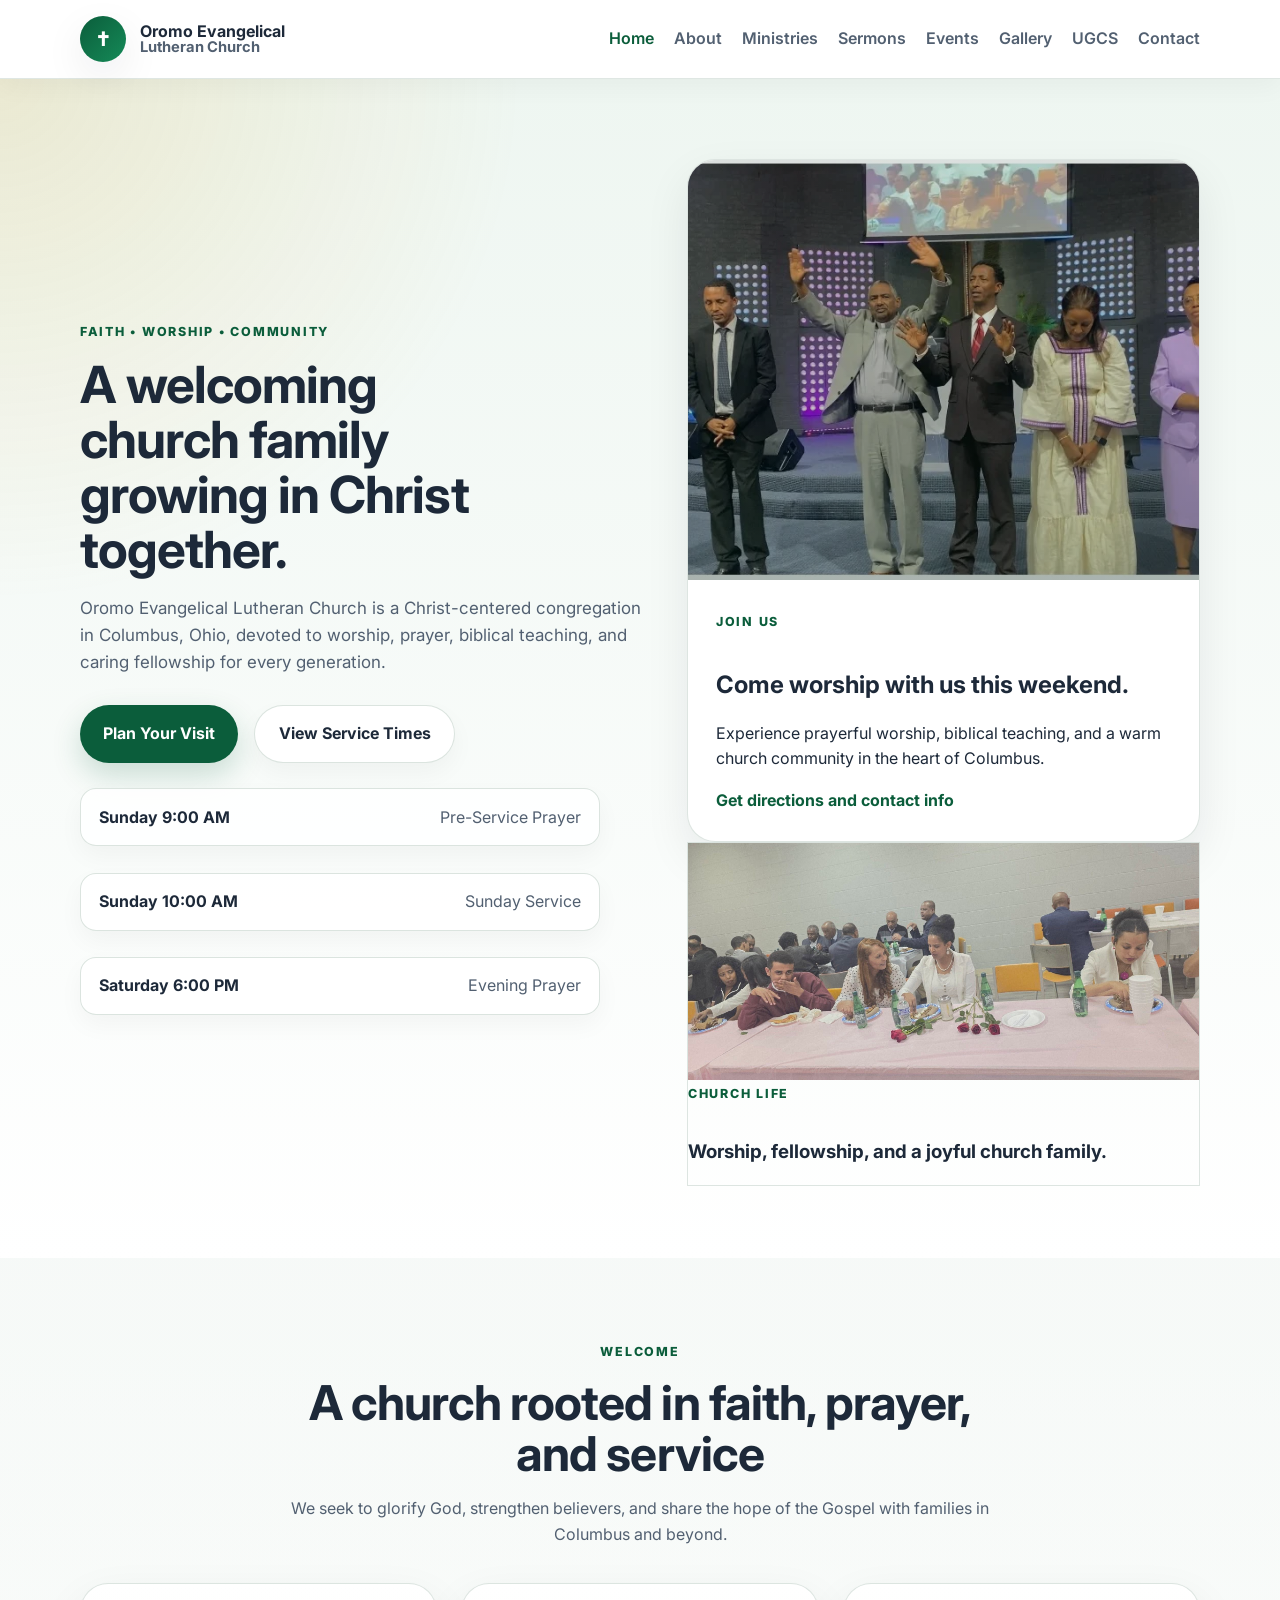
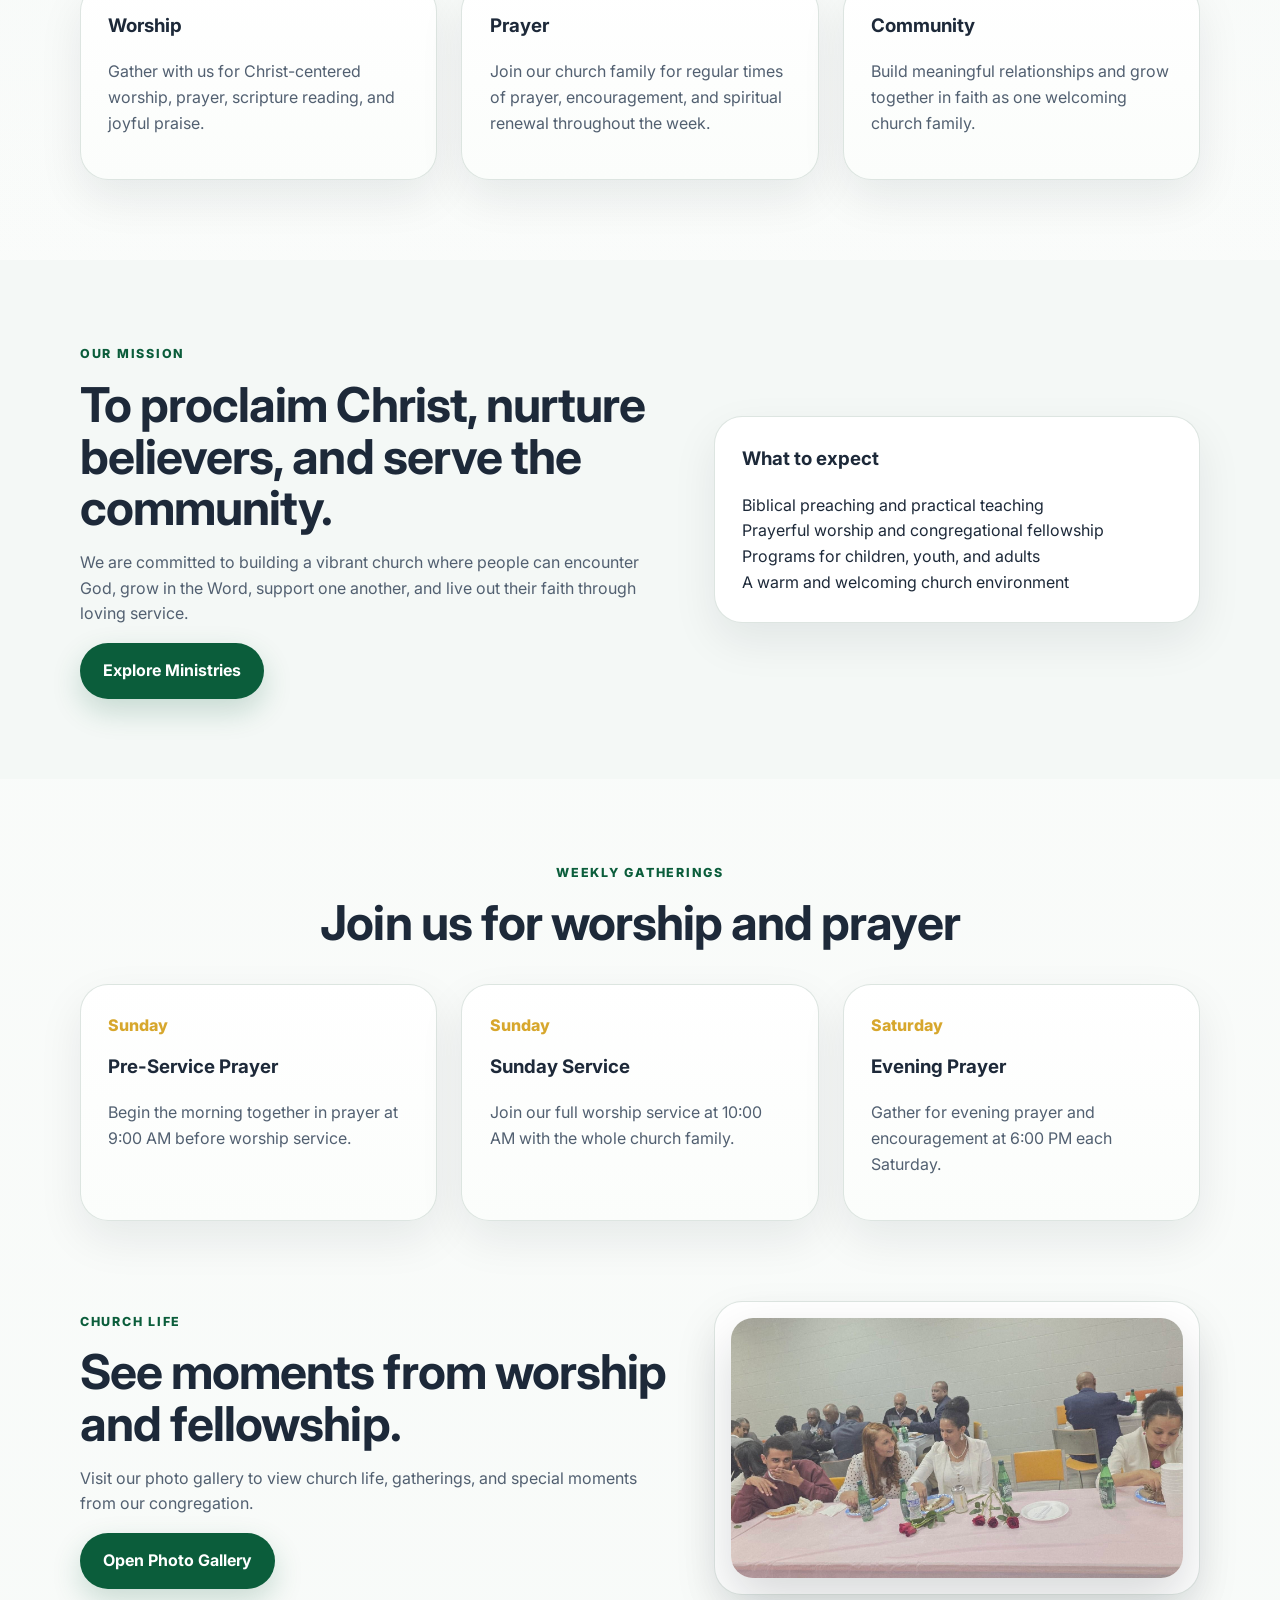
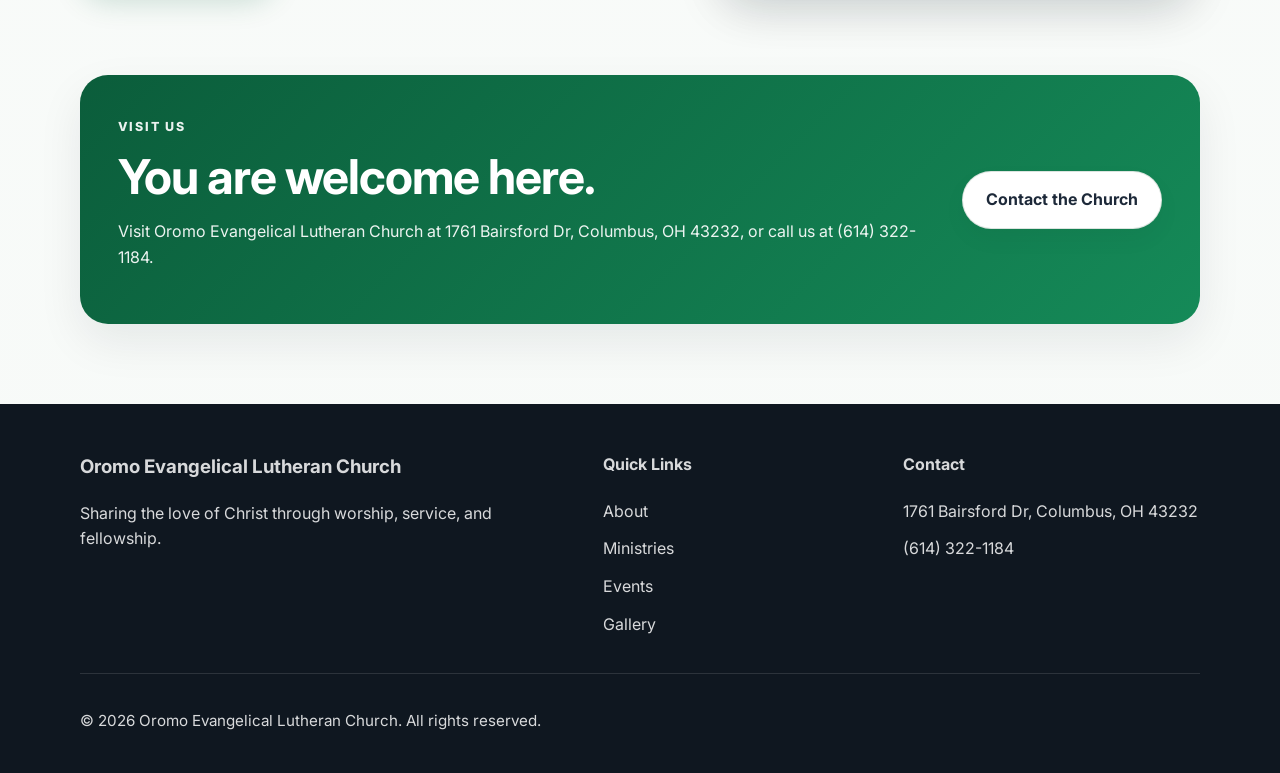
==== index.html @ e24342af "Enhance homepage hero imagery and visual emphasis" ====
<!DOCTYPE html>
<html lang="en">
  <head>
    <meta charset="UTF-8" />
    <meta name="viewport" content="width=device-width, initial-scale=1.0" />
    <title>Oromo Evangelical Lutheran Church | Home</title>
    <meta
      name="description"
      content="Welcome to Oromo Evangelical Lutheran Church in Columbus, Ohio. Join us for worship, prayer, ministries, and fellowship for the whole family."
    />
    <link rel="preconnect" href="https://fonts.googleapis.com" />
    <link rel="preconnect" href="https://fonts.gstatic.com" crossorigin />
    <link
      href="https://fonts.googleapis.com/css2?family=Inter:wght@400;500;600;700;800&display=swap"
      rel="stylesheet"
    />
    <link rel="stylesheet" href="assets/css/styles.css" />
  </head>
  <body>
    <header class="site-header">
      <div class="container header-inner">
        <a class="brand" href="index.html">
          <span class="brand-mark">✝</span>
          <span class="brand-text">
            <strong>Oromo Evangelical</strong>
            <span>Lutheran Church</span>
          </span>
        </a>

        <button class="nav-toggle" aria-label="Toggle navigation" aria-expanded="false">
          <span></span>
          <span></span>
          <span></span>
        </button>

        <nav class="site-nav">
          <a class="active" href="index.html">Home</a>
          <a href="about.html">About</a>
          <a href="ministries.html">Ministries</a>
          <a href="sermons.html">Sermons</a>
          <a href="events.html">Events</a>
          <a href="gallery.html">Gallery</a>
          <a href="ugcs.html">UGCS</a>
          <a href="contact.html">Contact</a>
        </nav>
      </div>
    </header>

    <main>
      <section class="hero hero-refined">
        <div class="container hero-grid hero-grid-enhanced">
          <div class="hero-copy">
            <span class="eyebrow">Faith • Worship • Community</span>
            <h1>A welcoming church family growing in Christ together.</h1>
            <p class="hero-lead">
              Oromo Evangelical Lutheran Church is a Christ-centered congregation in Columbus, Ohio,
              devoted to worship, prayer, biblical teaching, and caring fellowship for every
              generation.
            </p>
            <div class="hero-actions">
              <a class="btn btn-primary" href="contact.html">Plan Your Visit</a>
              <a class="btn btn-secondary" href="events.html">View Service Times</a>
            </div>
            <ul class="service-times service-times-highlight">
              <li><strong>Sunday 9:00 AM</strong><span>Pre-Service Prayer</span></li>
              <li><strong>Sunday 10:00 AM</strong><span>Sunday Service</span></li>
              <li><strong>Saturday 6:00 PM</strong><span>Evening Prayer</span></li>
            </ul>
          </div>
          <div class="hero-visual-stack">
            <div class="hero-card hero-card-elevated hero-card-bold">
              <div class="hero-card-image hero-card-image-bold"></div>
              <div class="hero-card-content hero-card-content-overlay">
                <span class="eyebrow">Join Us</span>
                <h2>Come worship with us this weekend.</h2>
                <p>
                  Experience prayerful worship, biblical teaching, and a warm church community in the
                  heart of Columbus.
                </p>
                <a href="contact.html" class="text-link text-link-light">Get directions and contact info</a>
              </div>
            </div>
            <div class="hero-secondary-card image-card secondary-hero-card">
              <img src="chlife1.jpg" alt="Church members worshipping together" class="secondary-hero-image" />
              <div class="secondary-hero-overlay">
                <span class="eyebrow">Church Life</span>
                <h3>Worship, fellowship, and a joyful church family.</h3>
              </div>
            </div>
          </div>
        </div>
      </section>

      <section class="section section-soft">
        <div class="container">
          <div class="section-heading centered-heading">
            <span class="eyebrow">Welcome</span>
            <h2>A church rooted in faith, prayer, and service</h2>
            <p>
              We seek to glorify God, strengthen believers, and share the hope of the Gospel with
              families in Columbus and beyond.
            </p>
          </div>

          <div class="cards three-up feature-grid">
            <article class="card feature-card">
              <h3>Worship</h3>
              <p>
                Gather with us for Christ-centered worship, prayer, scripture reading, and joyful
                praise.
              </p>
            </article>
            <article class="card feature-card">
              <h3>Prayer</h3>
              <p>
                Join our church family for regular times of prayer, encouragement, and spiritual
                renewal throughout the week.
              </p>
            </article>
            <article class="card feature-card">
              <h3>Community</h3>
              <p>
                Build meaningful relationships and grow together in faith as one welcoming church
                family.
              </p>
            </article>
          </div>
        </div>
      </section>

      <section class="section section-alt">
        <div class="container split-section refined-split">
          <div>
            <span class="eyebrow">Our Mission</span>
            <h2>To proclaim Christ, nurture believers, and serve the community.</h2>
            <p>
              We are committed to building a vibrant church where people can encounter God, grow in
              the Word, support one another, and live out their faith through loving service.
            </p>
            <a class="btn btn-primary" href="ministries.html">Explore Ministries</a>
          </div>
          <div class="info-panel polished-panel">
            <h3>What to expect</h3>
            <ul>
              <li>Biblical preaching and practical teaching</li>
              <li>Prayerful worship and congregational fellowship</li>
              <li>Programs for children, youth, and adults</li>
              <li>A warm and welcoming church environment</li>
            </ul>
          </div>
        </div>
      </section>

      <section class="section">
        <div class="container">
          <div class="section-heading centered-heading">
            <span class="eyebrow">Weekly Gatherings</span>
            <h2>Join us for worship and prayer</h2>
          </div>
          <div class="cards three-up">
            <article class="card event-card polished-card">
              <span class="event-date">Sunday</span>
              <h3>Pre-Service Prayer</h3>
              <p>Begin the morning together in prayer at 9:00 AM before worship service.</p>
            </article>
            <article class="card event-card polished-card">
              <span class="event-date">Sunday</span>
              <h3>Sunday Service</h3>
              <p>Join our full worship service at 10:00 AM with the whole church family.</p>
            </article>
            <article class="card event-card polished-card">
              <span class="event-date">Saturday</span>
              <h3>Evening Prayer</h3>
              <p>Gather for evening prayer and encouragement at 6:00 PM each Saturday.</p>
            </article>
          </div>
        </div>
      </section>

      <section class="section gallery-preview-section">
        <div class="container split-section refined-split">
          <div>
            <span class="eyebrow">Church Life</span>
            <h2>See moments from worship and fellowship.</h2>
            <p>
              Visit our photo gallery to view church life, gatherings, and special moments from our
              congregation.
            </p>
            <a class="btn btn-primary" href="gallery.html">Open Photo Gallery</a>
          </div>
          <div class="gallery-preview-card image-card">
            <img src="chlife1.jpg" alt="Church life preview" class="gallery-preview-image" />
          </div>
        </div>
      </section>

      <section class="section cta-section">
        <div class="container cta-box">
          <div>
            <span class="eyebrow">Visit Us</span>
            <h2>You are welcome here.</h2>
            <p>
              Visit Oromo Evangelical Lutheran Church at 1761 Bairsford Dr, Columbus, OH 43232, or
              call us at (614) 322-1184.
            </p>
          </div>
          <a class="btn btn-light" href="contact.html">Contact the Church</a>
        </div>
      </section>
    </main>

    <footer class="site-footer">
      <div class="container footer-grid">
        <div>
          <h3>Oromo Evangelical Lutheran Church</h3>
          <p>Sharing the love of Christ through worship, service, and fellowship.</p>
        </div>
        <div>
          <h4>Quick Links</h4>
          <ul>
            <li><a href="about.html">About</a></li>
            <li><a href="ministries.html">Ministries</a></li>
            <li><a href="events.html">Events</a></li>
            <li><a href="gallery.html">Gallery</a></li>
          </ul>
        </div>
        <div>
          <h4>Contact</h4>
          <ul>
            <li>1761 Bairsford Dr, Columbus, OH 43232</li>
            <li>(614) 322-1184</li>
          </ul>
        </div>
      </div>
      <div class="container footer-bottom">
        <p>© 2026 Oromo Evangelical Lutheran Church. All rights reserved.</p>
      </div>
    </footer>

    <script src="assets/js/main.js"></script>
  </body>
</html>
---- assets/css/styles.css ----
:root {
  --color-primary: #0b5d3b;
  --color-primary-dark: #08482d;
  --color-secondary: #d7a72d;
  --color-text: #1d2939;
  --color-muted: #526071;
  --color-surface: #ffffff;
  --color-surface-alt: #f4f8f6;
  --color-border: #d8e1dc;
  --color-footer: #0f1720;
  --color-shadow: rgba(15, 23, 32, 0.08);
  --color-shadow-strong: rgba(15, 23, 32, 0.16);
  --shadow-soft: 0 14px 40px var(--color-shadow);
  --shadow-card: 0 18px 45px var(--color-shadow);
  --shadow-image: 0 22px 50px var(--color-shadow-strong);
  --radius-xl: 28px;
  --radius-lg: 22px;
  --radius-md: 16px;
  --radius-sm: 12px;
  --container: 1120px;
}

* {
  box-sizing: border-box;
}

html {
  scroll-behavior: smooth;
}

body {
  margin: 0;
  font-family: 'Inter', sans-serif;
  color: var(--color-text);
  background: linear-gradient(180deg, #fcfdfc 0%, #f7faf8 100%);
  line-height: 1.6;
  -webkit-font-smoothing: antialiased;
}

a {
  color: inherit;
  text-decoration: none;
}

img {
  max-width: 100%;
  display: block;
}

iframe {
  border: 0;
  width: 100%;
}

.container {
  width: min(100% - 2rem, var(--container));
  margin: 0 auto;
}

.site-header {
  position: sticky;
  top: 0;
  z-index: 20;
  background: rgba(255, 255, 255, 0.94);
  backdrop-filter: blur(14px);
  border-bottom: 1px solid rgba(216, 225, 220, 0.8);
  box-shadow: 0 8px 24px rgba(15, 23, 32, 0.04);
}

.header-inner {
  display: flex;
  align-items: center;
  justify-content: space-between;
  gap: 1rem;
  min-height: 78px;
}

.brand {
  display: inline-flex;
  align-items: center;
  gap: 0.85rem;
  font-weight: 700;
}

.brand-mark {
  width: 46px;
  height: 46px;
  border-radius: 50%;
  background: linear-gradient(135deg, var(--color-primary), #158a58);
  color: #fff;
  display: grid;
  place-items: center;
  font-size: 1.2rem;
  box-shadow: var(--shadow-soft);
}

.brand-text {
  display: flex;
  flex-direction: column;
  line-height: 1.05;
}

.brand-text strong {
  font-size: 1rem;
}

.brand-text span {
  color: var(--color-muted);
  font-size: 0.92rem;
}

.site-nav {
  display: flex;
  gap: 1.25rem;
  align-items: center;
}

.site-nav a {
  font-weight: 600;
  color: var(--color-muted);
  transition: color 0.2s ease;
}

.site-nav a:hover,
.site-nav a.active {
  color: var(--color-primary);
}

.nav-toggle {
  display: none;
  border: 0;
  background: transparent;
  padding: 0;
  cursor: pointer;
}

.nav-toggle span {
  display: block;
  width: 24px;
  height: 2px;
  background: var(--color-text);
  margin: 5px 0;
  transition: 0.25s ease;
}

.hero,
.page-hero {
  background:
    radial-gradient(circle at top left, rgba(215, 167, 45, 0.16), transparent 30%),
    linear-gradient(180deg, #eef6f1 0%, #ffffff 100%);
}

.hero {
  padding: 5rem 0 4.5rem;
}

.hero-refined {
  position: relative;
}

.page-hero {
  padding: 4.75rem 0 2.5rem;
}

.hero-grid,
.split-section,
.footer-grid {
  display: grid;
  gap: 2.5rem;
}

.hero-grid {
  grid-template-columns: minmax(0, 1.05fr) minmax(320px, 0.95fr);
  align-items: center;
}

.hero-copy h1,
.page-hero h1,
.section-heading h2,
.split-section h2,
.cta-box h2 {
  line-height: 1.08;
  margin: 0 0 1rem;
  letter-spacing: -0.02em;
}

.hero-copy h1 {
  font-size: clamp(2.1rem, 4vw, 3.3rem);
  max-width: 13ch;
}

.hero-lead {
  font-size: 1.06rem;
  max-width: 58ch;
}

.page-hero h1,
.section-heading h2,
.split-section h2,
.cta-box h2 {
  font-size: clamp(2rem, 4vw, 3rem);
}

.hero-copy p,
.page-hero p,
.section-heading p,
.card p,
.split-section p,
.cta-box p,
.info-panel p,
.gallery-item figcaption {
  color: var(--color-muted);
}

.hero-copy p {
  max-width: 56ch;
}

.eyebrow {
  display: inline-block;
  margin-bottom: 0.9rem;
  text-transform: uppercase;
  letter-spacing: 0.14em;
  font-size: 0.78rem;
  font-weight: 800;
  color: var(--color-primary);
}

.centered-heading {
  text-align: center;
  max-width: 760px;
  margin: 0 auto;
}

.hero-actions {
  display: flex;
  flex-wrap: wrap;
  gap: 1rem;
  margin: 1.8rem 0 1.6rem;
}

.btn {
  display: inline-flex;
  align-items: center;
  justify-content: center;
  border-radius: 999px;
  padding: 0.95rem 1.45rem;
  font-weight: 700;
  transition: transform 0.2s ease, box-shadow 0.2s ease, background 0.2s ease;
}

.btn:hover {
  transform: translateY(-2px);
}

.btn-primary {
  background: var(--color-primary);
  color: #fff;
  box-shadow: 0 12px 30px rgba(11, 93, 59, 0.2);
}

.btn-primary:hover {
  background: var(--color-primary-dark);
}

.btn-secondary,
.btn-light {
  background: #fff;
  color: var(--color-text);
  border: 1px solid rgba(216, 225, 220, 0.9);
  box-shadow: 0 10px 24px rgba(15, 23, 32, 0.04);
}

.btn-light {
  white-space: nowrap;
}

.service-times,
.info-panel ul,
.contact-list,
.site-footer ul {
  list-style: none;
  padding: 0;
  margin: 0;
}

.service-times li,
.contact-list li,
.site-footer li {
  margin-bottom: 0.75rem;
}

.service-times-highlight {
  display: grid;
  gap: 0.9rem;
  max-width: 520px;
}

.service-times-highlight li {
  display: flex;
  align-items: center;
  justify-content: space-between;
  gap: 1rem;
  padding: 0.95rem 1.15rem;
  border-radius: var(--radius-md);
  background: rgba(255, 255, 255, 0.86);
  border: 1px solid rgba(216, 225, 220, 0.9);
  box-shadow: 0 10px 24px rgba(15, 23, 32, 0.04);
}

.service-times-highlight span {
  color: var(--color-muted);
  text-align: right;
}

.hero-card,
.card,
.info-panel,
.cta-box,
.gallery-preview-card,
.gallery-featured {
  background: var(--color-surface);
  border-radius: var(--radius-xl);
  box-shadow: var(--shadow-card);
}

.hero-card,
.polished-card,
.polished-panel,
.image-card,
.gallery-item,
.gallery-featured {
  border: 1px solid rgba(216, 225, 220, 0.85);
}

.hero-card {
  overflow: hidden;
}

.hero-card-image {
  min-height: 420px;
  background:
    linear-gradient(rgba(6, 34, 22, 0.14), rgba(6, 34, 22, 0.34)),
    url('../../home.webp') center/cover;
}

.hero-card-content {
  padding: 1.75rem;
}

.hero-card-content h2 {
  margin-bottom: 0.75rem;
}

.text-link {
  color: var(--color-primary);
  font-weight: 700;
}

.section {
  padding: 5rem 0;
}

.section-soft {
  background: linear-gradient(180deg, rgba(244, 248, 246, 0.7), rgba(255, 255, 255, 0));
}

.section-alt {
  background: var(--color-surface-alt);
}

.section-heading {
  max-width: 700px;
  margin-bottom: 2.2rem;
}

.cards {
  display: grid;
  gap: 1.5rem;
}

.cards.three-up {
  grid-template-columns: repeat(3, minmax(0, 1fr));
}

.cards.two-up {
  grid-template-columns: repeat(2, minmax(0, 1fr));
}

.card,
.info-panel {
  padding: 1.7rem;
  border: 1px solid rgba(216, 225, 220, 0.85);
}

.card {
  transition: transform 0.2s ease, box-shadow 0.2s ease, border-color 0.2s ease;
}

.card:hover {
  transform: translateY(-3px);
  box-shadow: 0 18px 30px rgba(15, 23, 32, 0.1);
  border-color: rgba(11, 93, 59, 0.25);
}

.card h3,
.info-panel h3,
.site-footer h3,
.site-footer h4,
.gallery-item figcaption {
  margin-top: 0;
}

.feature-card,
.polished-card {
  background: linear-gradient(180deg, #ffffff 0%, #fbfdfb 100%);
}

.refined-split {
  grid-template-columns: minmax(0, 1fr) minmax(280px, 0.92fr);
  align-items: center;
}

.split-section {
  grid-template-columns: 1.1fr 0.9fr;
  align-items: center;
}

.event-date,
.sermon-tag {
  display: inline-block;
  margin-bottom: 0.85rem;
  font-weight: 800;
  color: var(--color-secondary);
}

.sermon-tag {
  padding: 0.38rem 0.75rem;
  border-radius: 999px;
  background: rgba(215, 167, 45, 0.14);
}

.sermon-card h3 {
  margin-bottom: 0.6rem;
}

.contact-panel,
.map-panel {
  min-height: 100%;
}

.map-embed-wrapper {
  margin-top: 1.25rem;
  overflow: hidden;
  border-radius: var(--radius-lg);
  box-shadow: var(--shadow-soft);
}

.map-embed-wrapper iframe {
  display: block;
  min-height: 320px;
}

.ministry-grid .card {
  min-height: 100%;
}

.ministry-card {
  display: flex;
  flex-direction: column;
  gap: 1rem;
  overflow: hidden;
}

.ministry-card-featured {
  padding: 1.1rem;
}

.ministry-image,
.gallery-preview-image {
  width: 100%;
  height: 260px;
  object-fit: cover;
  border-radius: var(--radius-lg);
  box-shadow: var(--shadow-image);
}

.gallery-preview-section {
  padding-top: 0;
}

.gallery-preview-card {
  padding: 1rem;
}

.gallery-showcase {
  display: grid;
  gap: 1.75rem;
}

.gallery-featured {
  padding: 1rem;
}

.gallery-featured img {
  width: 100%;
  height: min(68vw, 520px);
  object-fit: cover;
  border-radius: var(--radius-lg);
  box-shadow: var(--shadow-image);
}

.gallery-thumbnails {
  grid-template-columns: repeat(3, minmax(0, 1fr));
}

.cta-section {
  padding-top: 0;
}

.cta-box {
  background: linear-gradient(135deg, var(--color-primary), #158a58);
  color: #fff;
  padding: 2.35rem;
  display: flex;
  align-items: center;
  justify-content: space-between;
  gap: 1.5rem;
}

.cta-box .eyebrow,
.cta-box p {
  color: rgba(255, 255, 255, 0.92);
}

.site-footer {
  background: var(--color-footer);
  color: rgba(255, 255, 255, 0.84);
  padding: 3rem 0 1.5rem;
}

.footer-grid {
  grid-template-columns: 1.3fr 0.7fr 0.8fr;
  padding-bottom: 1.5rem;
}

.site-footer a {
  color: rgba(255, 255, 255, 0.84);
}

.footer-bottom {
  padding-top: 1.25rem;
  border-top: 1px solid rgba(255, 255, 255, 0.12);
  font-size: 0.95rem;
}

.gallery-section {
  padding-top: 0;
}

.gallery-grid {
  display: grid;
  grid-template-columns: repeat(3, minmax(0, 1fr));
  gap: 1.5rem;
}

.gallery-item {
  margin: 0;
  overflow: hidden;
  border-radius: var(--radius-lg);
  background: #fff;
  box-shadow: var(--shadow-card);
  cursor: pointer;
  transition: transform 0.2s ease, box-shadow 0.2s ease;
}

.gallery-item:hover,
.gallery-item-active {
  transform: translateY(-4px);
  box-shadow: var(--shadow-image);
}

.gallery-grid img {
  width: 100%;
  height: 220px;
  object-fit: cover;
  transition: transform 0.3s ease;
}

.gallery-item figcaption {
  padding: 0.9rem 1rem 1rem;
  font-weight: 600;
}

.gallery-item:hover img {
  transform: scale(1.03);
}

.gallery-item img {
  transition: transform 0.35s ease;
}

.gallery-item:hover img {
  transform: scale(1.03);
}

.gallery-item figcaption {
  padding: 0.8rem 0.95rem;
  font-size: 0.9rem;
  color: var(--color-muted);
  border-top: 1px solid rgba(216, 225, 220, 0.9);
  background: #fff;
}

@media (max-width: 900px) {
  .hero-grid,
  .split-section,
  .footer-grid,
  .cards.three-up,
  .cards.two-up,
  .cta-box,
  .gallery-grid,
  .refined-split,
  .gallery-thumbnails {
    grid-template-columns: 1fr;
  }

  .hero {
    padding-top: 4.25rem;
  }

  .service-times-highlight li {
    flex-direction: column;
    align-items: flex-start;
  }

  .service-times-highlight span {
    text-align: left;
  }

  .cta-box {
    align-items: flex-start;
  }

  .nav-toggle {
    display: block;
  }

  .site-nav {
    position: absolute;
    top: 78px;
    right: 1rem;
    left: 1rem;
    display: none;
    flex-direction: column;
    align-items: flex-start;
    gap: 1rem;
    padding: 1rem;
    background: #fff;
    border: 1px solid var(--color-border);
    border-radius: var(--radius-md);
    box-shadow: var(--shadow-soft);
  }

  .site-nav.open {
    display: flex;
  }

  .gallery-featured img {
    height: 320px;
  }
}
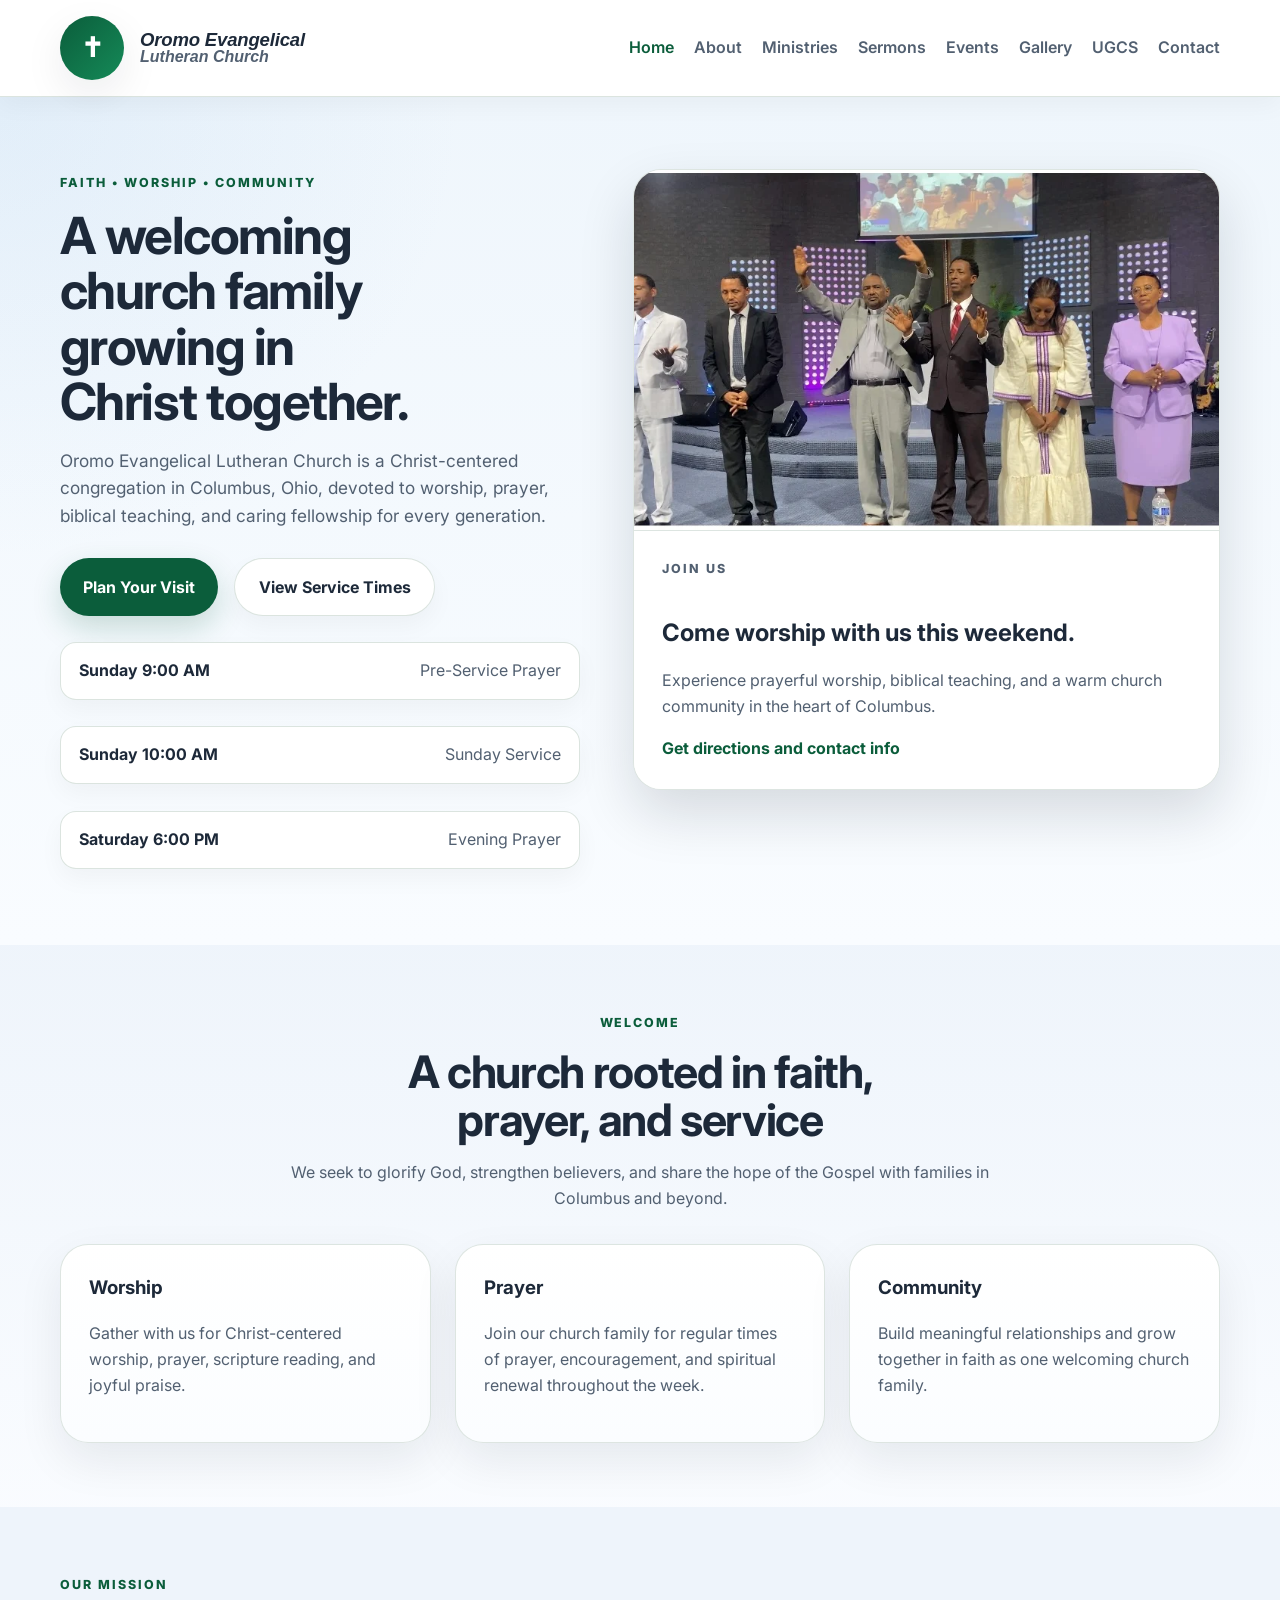
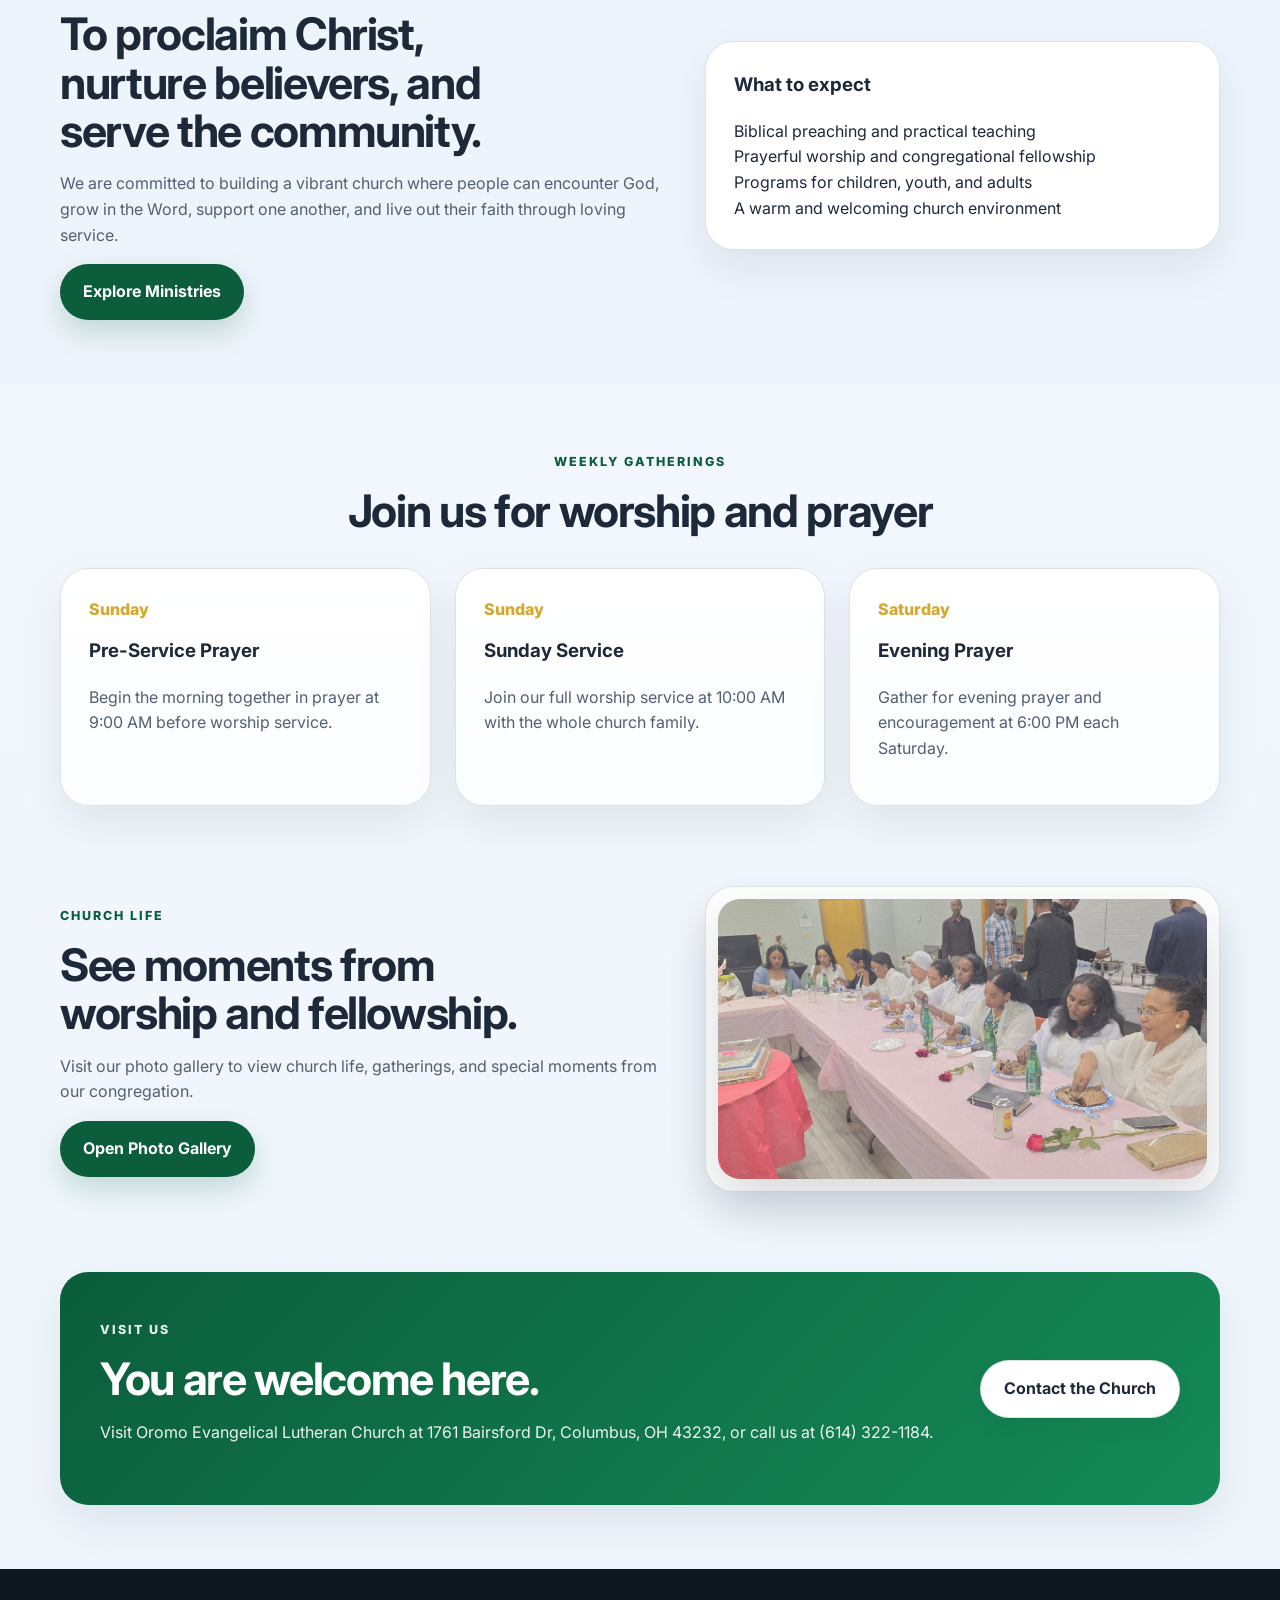
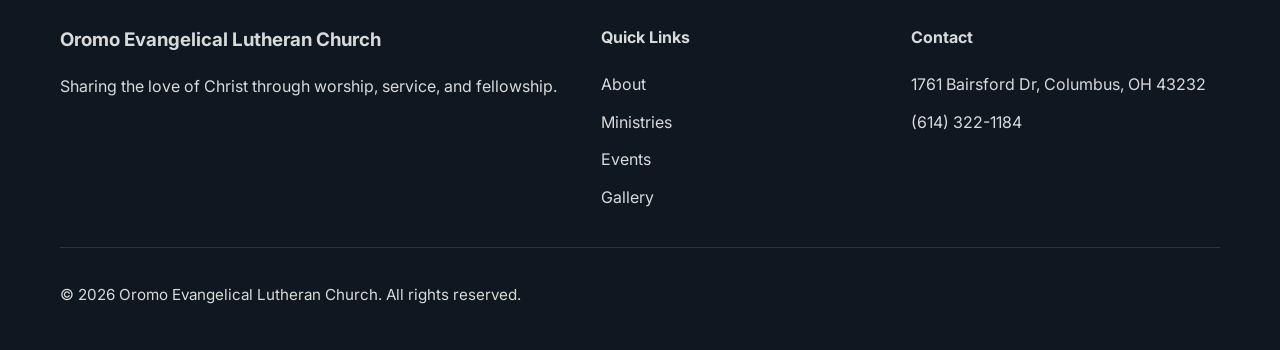
==== commit dec2aa30: "Remove duplicate Church Life image card and improve layout spacing for professional appearance" ====
--- a/index.html
+++ b/index.html
@@ -80,13 +80,6 @@
                 <a href="contact.html" class="text-link text-link-light">Get directions and contact info</a>
               </div>
             </div>
-            <div class="hero-secondary-card image-card secondary-hero-card">
-              <img src="chlife1.jpg" alt="Church members worshipping together" class="secondary-hero-image" />
-              <div class="secondary-hero-overlay">
-                <span class="eyebrow">Church Life</span>
-                <h3>Worship, fellowship, and a joyful church family.</h3>
-              </div>
-            </div>
           </div>
         </div>
       </section>
@@ -189,7 +182,7 @@
             <a class="btn btn-primary" href="gallery.html">Open Photo Gallery</a>
           </div>
           <div class="gallery-preview-card image-card">
-            <img src="chlife1.jpg" alt="Church life preview" class="gallery-preview-image" />
+            <img src="chlife2.jpg" alt="Church life preview" class="gallery-preview-image" />
           </div>
         </div>
       </section>
--- a/assets/css/styles.css
+++ b/assets/css/styles.css
@@ -5,7 +5,7 @@
   --color-text: #1d2939;
   --color-muted: #526071;
   --color-surface: #ffffff;
-  --color-surface-alt: #f4f8f6;
+  --color-surface-alt: #eef4fb;
   --color-border: #d8e1dc;
   --color-footer: #0f1720;
   --color-shadow: rgba(15, 23, 32, 0.08);
@@ -17,7 +17,7 @@
   --radius-lg: 22px;
   --radius-md: 16px;
   --radius-sm: 12px;
-  --container: 1120px;
+  --container: 1160px;
 }
 
 * {
@@ -32,7 +32,7 @@
   margin: 0;
   font-family: 'Inter', sans-serif;
   color: var(--color-text);
-  background: linear-gradient(180deg, #fcfdfc 0%, #f7faf8 100%);
+  background: linear-gradient(180deg, #f6fbff 0%, #eef5fb 100%);
   line-height: 1.6;
   -webkit-font-smoothing: antialiased;
 }
@@ -61,9 +61,8 @@
   position: sticky;
   top: 0;
   z-index: 20;
-  background: rgba(255, 255, 255, 0.94);
-  backdrop-filter: blur(14px);
-  border-bottom: 1px solid rgba(216, 225, 220, 0.8);
+  background: rgba(255, 255, 255, 0.98);
+  border-bottom: 1px solid rgba(216, 225, 220, 0.9);
   box-shadow: 0 8px 24px rgba(15, 23, 32, 0.04);
 }
 
@@ -71,42 +70,48 @@
   display: flex;
   align-items: center;
   justify-content: space-between;
-  gap: 1rem;
-  min-height: 78px;
+  gap: 1.5rem;
+  min-height: 96px;
 }
 
 .brand {
   display: inline-flex;
   align-items: center;
-  gap: 0.85rem;
+  gap: 1rem;
   font-weight: 700;
 }
 
 .brand-mark {
-  width: 46px;
-  height: 46px;
+  width: 64px;
+  height: 64px;
   border-radius: 50%;
   background: linear-gradient(135deg, var(--color-primary), #158a58);
   color: #fff;
   display: grid;
   place-items: center;
-  font-size: 1.2rem;
+  font-size: 1.7rem;
   box-shadow: var(--shadow-soft);
+  flex-shrink: 0;
 }
 
 .brand-text {
   display: flex;
   flex-direction: column;
-  line-height: 1.05;
+  line-height: 0.98;
 }
 
 .brand-text strong {
-  font-size: 1rem;
+  font-size: 1.16rem;
+  font-weight: 800;
+  font-style: italic;
+  letter-spacing: -0.01em;
 }
 
 .brand-text span {
   color: var(--color-muted);
-  font-size: 0.92rem;
+  font-size: 1rem;
+  font-weight: 700;
+  font-style: italic;
 }
 
 .site-nav {
@@ -146,12 +151,12 @@
 .hero,
 .page-hero {
   background:
-    radial-gradient(circle at top left, rgba(215, 167, 45, 0.16), transparent 30%),
-    linear-gradient(180deg, #eef6f1 0%, #ffffff 100%);
+    radial-gradient(circle at top left, rgba(164, 201, 236, 0.18), transparent 30%),
+    linear-gradient(180deg, #eff6fc 0%, #f9fcff 100%);
 }
 
 .hero {
-  padding: 5rem 0 4.5rem;
+  padding: 4.5rem 0 4rem;
 }
 
 .hero-refined {
@@ -159,7 +164,7 @@
 }
 
 .page-hero {
-  padding: 4.75rem 0 2.5rem;
+  padding: 4.5rem 0 3rem;
 }
 
 .hero-grid,
@@ -170,35 +175,53 @@
 }
 
 .hero-grid {
-  grid-template-columns: minmax(0, 1.05fr) minmax(320px, 0.95fr);
-  align-items: center;
+  grid-template-columns: minmax(0, 1fr) minmax(380px, 1.1fr);
+  align-items: start;
+}
+
+.hero-grid-enhanced {
+  align-items: stretch;
+}
+
+.hero-visual-stack {
+  display: grid;
+  gap: 1.35rem;
+  align-content: start;
+}
+
+.hero-copy {
+  padding-right: 0.5rem;
 }
 
 .hero-copy h1,
 .page-hero h1,
 .section-heading h2,
 .split-section h2,
-.cta-box h2 {
+.cta-box h2,
+.ugcs-intro-card h2 {
   line-height: 1.08;
   margin: 0 0 1rem;
-  letter-spacing: -0.02em;
+  letter-spacing: -0.03em;
 }
 
 .hero-copy h1 {
-  font-size: clamp(2.1rem, 4vw, 3.3rem);
-  max-width: 13ch;
+  font-size: clamp(2.2rem, 4vw, 3.5rem);
+  max-width: 12ch;
+  text-wrap: balance;
 }
 
 .hero-lead {
-  font-size: 1.06rem;
-  max-width: 58ch;
+  font-size: 1.08rem;
+  max-width: 54ch;
 }
 
 .page-hero h1,
 .section-heading h2,
 .split-section h2,
-.cta-box h2 {
-  font-size: clamp(2rem, 4vw, 3rem);
+.cta-box h2,
+.ugcs-intro-card h2 {
+  font-size: clamp(1.9rem, 3.8vw, 2.8rem);
+  text-wrap: balance;
 }
 
 .hero-copy p,
@@ -208,7 +231,10 @@
 .split-section p,
 .cta-box p,
 .info-panel p,
-.gallery-item figcaption {
+.gallery-item figcaption,
+.ugcs-text-flow p,
+.ugcs-intro-card p,
+.outreach-link-copy {
   color: var(--color-muted);
 }
 
@@ -218,9 +244,9 @@
 
 .eyebrow {
   display: inline-block;
-  margin-bottom: 0.9rem;
+  margin-bottom: 0.95rem;
   text-transform: uppercase;
-  letter-spacing: 0.14em;
+  letter-spacing: 0.16em;
   font-size: 0.78rem;
   font-weight: 800;
   color: var(--color-primary);
@@ -228,8 +254,20 @@
 
 .centered-heading {
   text-align: center;
-  max-width: 760px;
+  max-width: 820px;
   margin: 0 auto;
+}
+
+.page-hero .centered-heading h1 {
+  max-width: 16ch;
+  margin-left: auto;
+  margin-right: auto;
+}
+
+.page-hero .centered-heading p {
+  max-width: 60ch;
+  margin-left: auto;
+  margin-right: auto;
 }
 
 .hero-actions {
@@ -303,7 +341,7 @@
   gap: 1rem;
   padding: 0.95rem 1.15rem;
   border-radius: var(--radius-md);
-  background: rgba(255, 255, 255, 0.86);
+  background: rgba(255, 255, 255, 0.92);
   border: 1px solid rgba(216, 225, 220, 0.9);
   box-shadow: 0 10px 24px rgba(15, 23, 32, 0.04);
 }
@@ -318,7 +356,10 @@
 .info-panel,
 .cta-box,
 .gallery-preview-card,
-.gallery-featured {
+.gallery-featured,
+.secondary-hero-card,
+.ugcs-intro-card,
+.ugcs-text-flow {
   background: var(--color-surface);
   border-radius: var(--radius-xl);
   box-shadow: var(--shadow-card);
@@ -329,7 +370,10 @@
 .polished-panel,
 .image-card,
 .gallery-item,
-.gallery-featured {
+.gallery-featured,
+.secondary-hero-card,
+.ugcs-intro-card,
+.ugcs-text-flow {
   border: 1px solid rgba(216, 225, 220, 0.85);
 }
 
@@ -337,19 +381,40 @@
   overflow: hidden;
 }
 
+.hero-card-bold {
+  min-height: 520px;
+  box-shadow: 0 24px 55px rgba(15, 23, 32, 0.14);
+}
+
 .hero-card-image {
   min-height: 420px;
-  background:
-    linear-gradient(rgba(6, 34, 22, 0.14), rgba(6, 34, 22, 0.34)),
-    url('../../home.webp') center/cover;
+  background: url('../../home.webp') center/cover;
+}
+
+.hero-card-image-bold {
+  min-height: 360px;
+  background: url('../../home.webp') center center/cover no-repeat;
 }
 
 .hero-card-content {
-  padding: 1.75rem;
+  padding: 1.5rem 1.75rem 1.75rem;
+}
+
+.hero-card-content-overlay {
+  position: static;
+  inset: auto;
+  background: #ffffff;
+  color: var(--color-text);
+  border-top: 1px solid rgba(216, 225, 220, 0.85);
 }
 
 .hero-card-content h2 {
   margin-bottom: 0.75rem;
+}
+
+.hero-card-content-overlay .eyebrow,
+.hero-card-content-overlay p {
+  color: var(--color-muted);
 }
 
 .text-link {
@@ -357,12 +422,51 @@
   font-weight: 700;
 }
 
+.text-link-light {
+  color: var(--color-primary);
+}
+
+.secondary-hero-card {
+  position: relative;
+  overflow: hidden;
+  min-height: 260px;
+}
+
+.secondary-hero-image {
+  width: 100%;
+  height: 280px;
+  object-fit: cover;
+  object-position: center center;
+  filter: none;
+  transform: none;
+}
+
+.secondary-hero-overlay {
+  position: static;
+  inset: auto;
+  padding: 1.35rem 1.45rem 1.5rem;
+  background: #ffffff;
+  color: var(--color-text);
+  border-top: 1px solid rgba(216, 225, 220, 0.85);
+}
+
+.secondary-hero-overlay .eyebrow {
+  color: var(--color-primary);
+}
+
+.secondary-hero-overlay h3 {
+  margin: 0;
+  font-size: 1.28rem;
+  line-height: 1.25;
+  text-wrap: balance;
+}
+
 .section {
-  padding: 5rem 0;
+  padding: 4rem 0;
 }
 
 .section-soft {
-  background: linear-gradient(180deg, rgba(244, 248, 246, 0.7), rgba(255, 255, 255, 0));
+  background: linear-gradient(180deg, rgba(238, 244, 251, 0.92), rgba(250, 252, 255, 0.9));
 }
 
 .section-alt {
@@ -370,8 +474,8 @@
 }
 
 .section-heading {
-  max-width: 700px;
-  margin-bottom: 2.2rem;
+  max-width: 760px;
+  margin: 0 auto 2rem;
 }
 
 .cards {
@@ -388,8 +492,10 @@
 }
 
 .card,
-.info-panel {
-  padding: 1.7rem;
+.info-panel,
+.ugcs-intro-card,
+.ugcs-text-flow {
+  padding: 1.75rem;
   border: 1px solid rgba(216, 225, 220, 0.85);
 }
 
@@ -409,20 +515,51 @@
 .site-footer h4,
 .gallery-item figcaption {
   margin-top: 0;
+  text-wrap: balance;
 }
 
 .feature-card,
 .polished-card {
-  background: linear-gradient(180deg, #ffffff 0%, #fbfdfb 100%);
+  background: linear-gradient(180deg, #ffffff 0%, #fbfdff 100%);
+}
+
+.outreach-card,
+.balanced-card {
+  display: flex;
+  flex-direction: column;
+  justify-content: flex-start;
+}
+
+.outreach-link-copy {
+  margin-top: 0.15rem;
+  margin-bottom: 1.15rem;
+}
+
+.outreach-card .btn {
+  margin-top: auto;
+  align-self: flex-start;
+}
+
+.about-values-panel {
+  align-self: stretch;
+}
+
+.about-values-panel ul {
+  display: grid;
+  gap: 0.8rem;
+}
+
+.ministry-balance-grid .balanced-card {
+  min-height: 100%;
 }
 
 .refined-split {
-  grid-template-columns: minmax(0, 1fr) minmax(280px, 0.92fr);
+  grid-template-columns: minmax(0, 1fr) minmax(300px, 0.95fr);
   align-items: center;
 }
 
 .split-section {
-  grid-template-columns: 1.1fr 0.9fr;
+  grid-template-columns: 1.08fr 0.92fr;
   align-items: center;
 }
 
@@ -479,18 +616,44 @@
 .ministry-image,
 .gallery-preview-image {
   width: 100%;
-  height: 260px;
+  height: 280px;
   object-fit: cover;
+  object-position: center center;
   border-radius: var(--radius-lg);
   box-shadow: var(--shadow-image);
+  filter: none;
+  transform: none;
+}
+
+.ugcs-section {
+  padding-top: 2.5rem;
+}
+
+.ugcs-content {
+  display: grid;
+  gap: 1.5rem;
+}
+
+.ugcs-intro-card {
+  padding-top: 1.75rem;
+}
+
+.ugcs-intro-card p,
+.ugcs-text-flow p {
+  margin: 0;
+}
+
+.ugcs-text-flow {
+  display: grid;
+  gap: 1.1rem;
 }
 
 .gallery-preview-section {
-  padding-top: 0;
+  padding-top: 1rem;
 }
 
 .gallery-preview-card {
-  padding: 1rem;
+  padding: 0.75rem;
 }
 
 .gallery-showcase {
@@ -506,8 +669,11 @@
   width: 100%;
   height: min(68vw, 520px);
   object-fit: cover;
+  object-position: center center;
   border-radius: var(--radius-lg);
   box-shadow: var(--shadow-image);
+  filter: none;
+  transform: none;
 }
 
 .gallery-thumbnails {
@@ -515,17 +681,17 @@
 }
 
 .cta-section {
-  padding-top: 0;
+  padding-top: 1rem;
 }
 
 .cta-box {
   background: linear-gradient(135deg, var(--color-primary), #158a58);
   color: #fff;
-  padding: 2.35rem;
+  padding: 2.75rem 2.5rem;
   display: flex;
   align-items: center;
   justify-content: space-between;
-  gap: 1.5rem;
+  gap: 2rem;
 }
 
 .cta-box .eyebrow,
@@ -536,7 +702,7 @@
 .site-footer {
   background: var(--color-footer);
   color: rgba(255, 255, 255, 0.84);
-  padding: 3rem 0 1.5rem;
+  padding: 3.5rem 0 1.75rem;
 }
 
 .footer-grid {
@@ -584,7 +750,9 @@
   width: 100%;
   height: 220px;
   object-fit: cover;
+  object-position: center center;
   transition: transform 0.3s ease;
+  filter: none;
 }
 
 .gallery-item figcaption {
@@ -626,7 +794,25 @@
   }
 
   .hero {
-    padding-top: 4.25rem;
+    padding-top: 4.5rem;
+  }
+
+  .hero-copy h1 {
+    max-width: 100%;
+  }
+
+  .hero-card-bold {
+    min-height: auto;
+  }
+
+  .hero-card-image-bold {
+    min-height: 320px;
+    background-position: 30% center;
+    background-size: cover;
+  }
+
+  .secondary-hero-image {
+    height: 260px;
   }
 
   .service-times-highlight li {
@@ -648,7 +834,7 @@
 
   .site-nav {
     position: absolute;
-    top: 78px;
+    top: 96px;
     right: 1rem;
     left: 1rem;
     display: none;
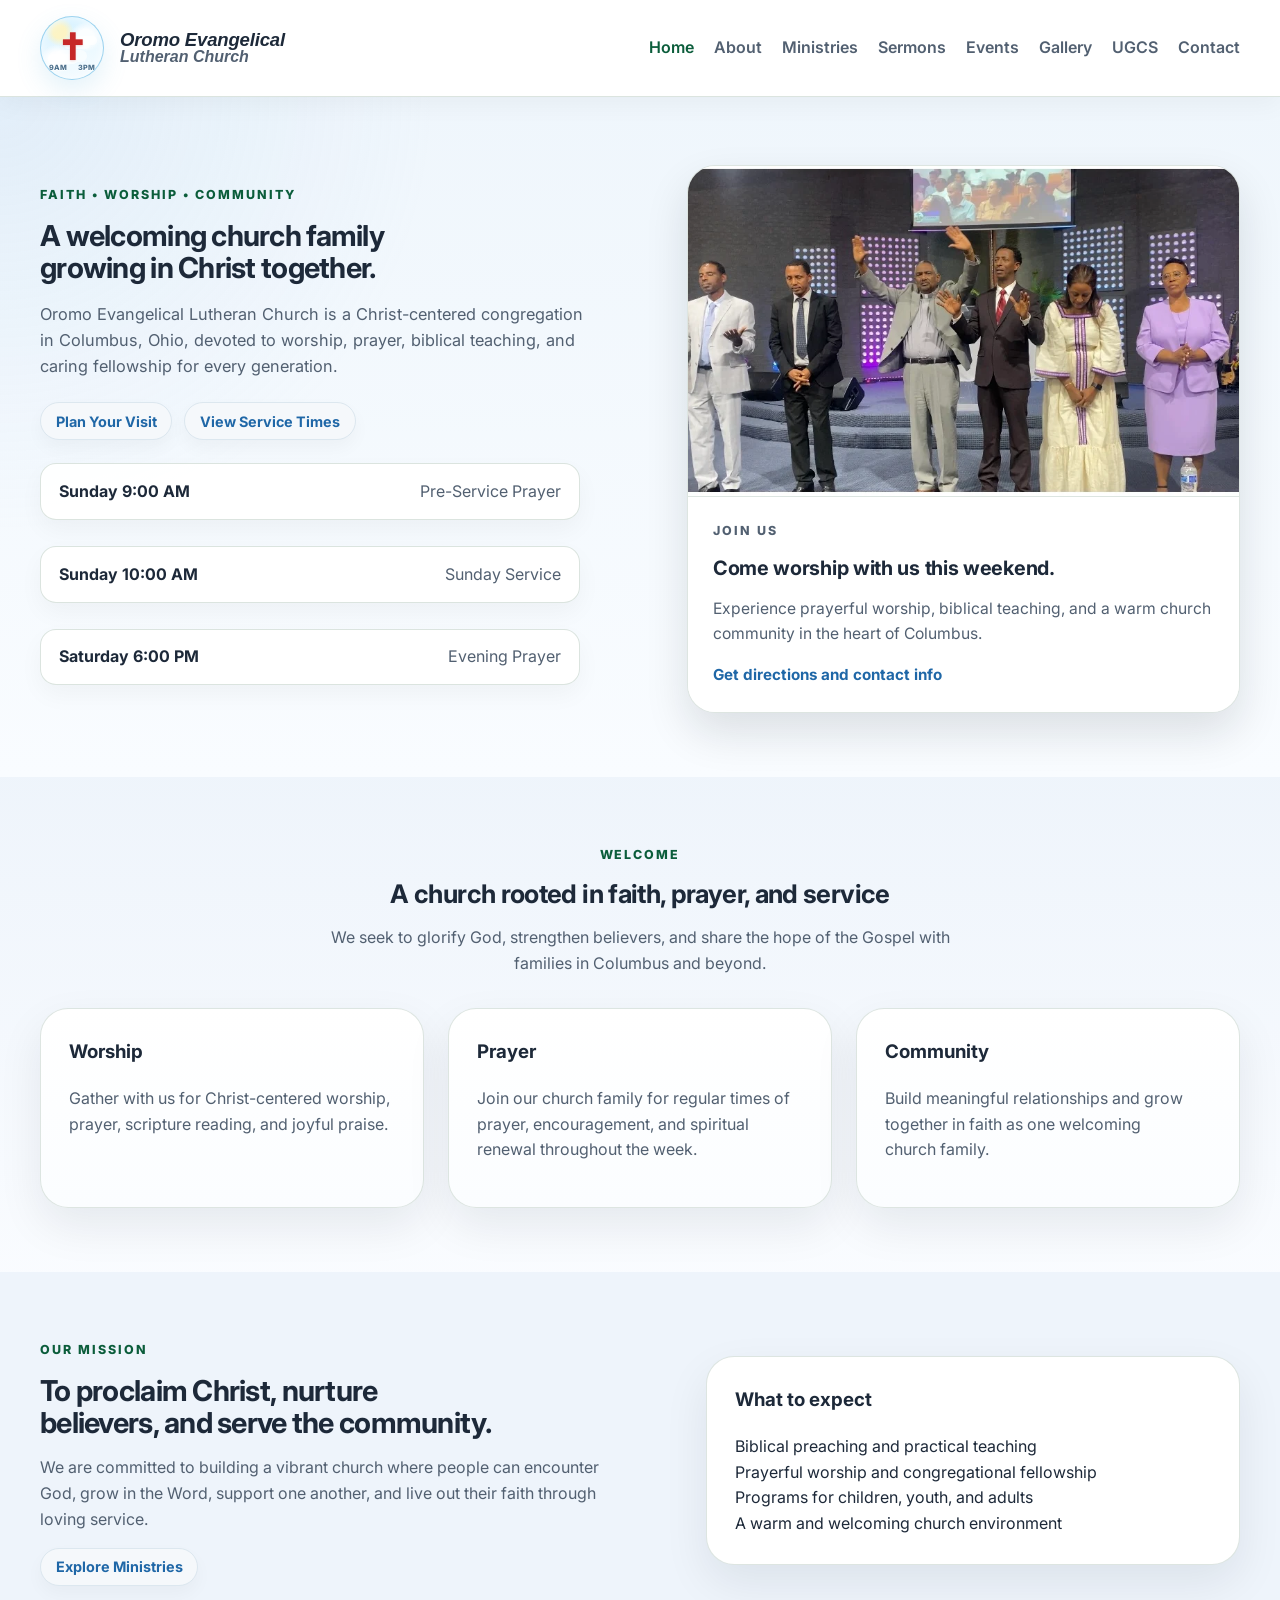
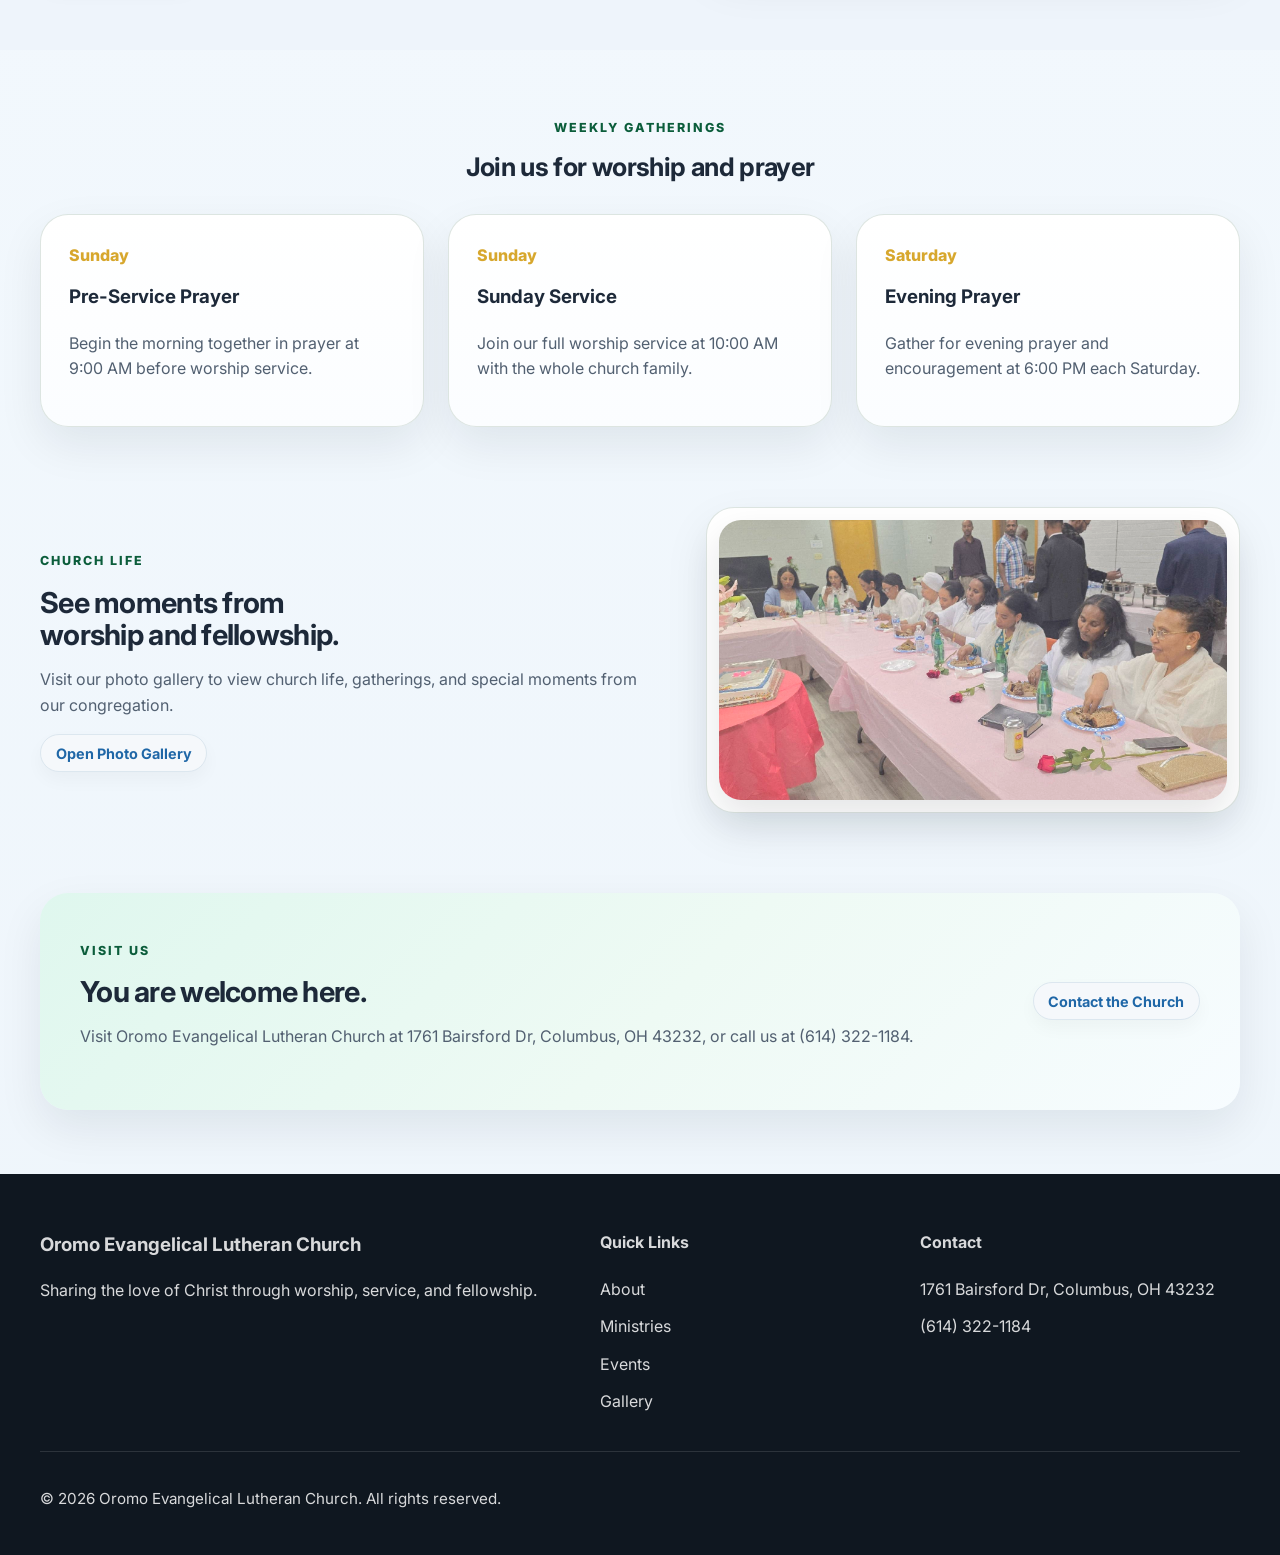
==== commit 3a297802: "Add morning sky logo treatment on homepage" ====
--- a/index.html
+++ b/index.html
@@ -15,12 +15,17 @@
       rel="stylesheet"
     />
     <link rel="stylesheet" href="assets/css/styles.css" />
+    <link rel="stylesheet" href="assets/css/home-logo.css" />
   </head>
   <body>
     <header class="site-header">
       <div class="container header-inner">
         <a class="brand" href="index.html">
-          <span class="brand-mark">✝</span>
+          <span class="brand-mark brand-mark-home" aria-label="Cross with crucifixion time symbols">
+            <span class="cross-symbol">✝</span>
+            <span class="time-label time-west" aria-hidden="true">9am</span>
+            <span class="time-label time-east" aria-hidden="true">3pm</span>
+          </span>
           <span class="brand-text">
             <strong>Oromo Evangelical</strong>
             <span>Lutheran Church</span>
--- a/assets/css/styles.css
+++ b/assets/css/styles.css
@@ -17,7 +17,7 @@
   --radius-lg: 22px;
   --radius-md: 16px;
   --radius-sm: 12px;
-  --container: 1160px;
+  --container: 1200px;
 }
 
 * {
@@ -85,12 +85,15 @@
   width: 64px;
   height: 64px;
   border-radius: 50%;
-  background: linear-gradient(135deg, var(--color-primary), #158a58);
-  color: #fff;
+  background: linear-gradient(135deg, #dff7ee 0%, #edfaff 100%);
+  color: #c62828;
   display: grid;
   place-items: center;
-  font-size: 1.7rem;
-  box-shadow: var(--shadow-soft);
+  font-size: 2.35rem;
+  font-weight: 800;
+  line-height: 1;
+  border: 1px solid rgba(135, 201, 176, 0.72);
+  box-shadow: 0 10px 26px rgba(39, 150, 121, 0.14);
   flex-shrink: 0;
 }
 
@@ -156,7 +159,7 @@
 }
 
 .hero {
-  padding: 4.5rem 0 4rem;
+  padding: 4.25rem 0 4rem;
 }
 
 .hero-refined {
@@ -164,7 +167,7 @@
 }
 
 .page-hero {
-  padding: 4.5rem 0 3rem;
+  padding: 4.25rem 0 3rem;
 }
 
 .hero-grid,
@@ -175,8 +178,9 @@
 }
 
 .hero-grid {
-  grid-template-columns: minmax(0, 1fr) minmax(380px, 1.1fr);
+  grid-template-columns: minmax(520px, 1.04fr) minmax(430px, 0.96fr);
   align-items: start;
+  gap: 3rem;
 }
 
 .hero-grid-enhanced {
@@ -190,7 +194,8 @@
 }
 
 .hero-copy {
-  padding-right: 0.5rem;
+  padding-right: 0;
+  align-self: center;
 }
 
 .hero-copy h1,
@@ -199,29 +204,33 @@
 .split-section h2,
 .cta-box h2,
 .ugcs-intro-card h2 {
-  line-height: 1.08;
+  line-height: 1.12;
   margin: 0 0 1rem;
-  letter-spacing: -0.03em;
+  letter-spacing: -0.025em;
+  text-wrap: balance;
 }
 
 .hero-copy h1 {
-  font-size: clamp(2.2rem, 4vw, 3.5rem);
-  max-width: 12ch;
-  text-wrap: balance;
+  font-size: clamp(1.75rem, 2.25vw, 2.1rem);
+  max-width: 24ch;
 }
 
 .hero-lead {
-  font-size: 1.08rem;
-  max-width: 54ch;
+  font-size: 1.02rem;
+  max-width: 58ch;
 }
 
 .page-hero h1,
-.section-heading h2,
 .split-section h2,
 .cta-box h2,
 .ugcs-intro-card h2 {
-  font-size: clamp(1.9rem, 3.8vw, 2.8rem);
-  text-wrap: balance;
+  font-size: clamp(1.55rem, 2.25vw, 2rem);
+  max-width: 28ch;
+}
+
+.section-heading h2 {
+  font-size: clamp(1.45rem, 2vw, 1.8rem);
+  max-width: 100%;
 }
 
 .hero-copy p,
@@ -236,6 +245,7 @@
 .ugcs-intro-card p,
 .outreach-link-copy {
   color: var(--color-muted);
+  text-wrap: pretty;
 }
 
 .hero-copy p {
@@ -254,18 +264,20 @@
 
 .centered-heading {
   text-align: center;
-  max-width: 820px;
+  max-width: 980px;
   margin: 0 auto;
 }
 
-.page-hero .centered-heading h1 {
-  max-width: 16ch;
+.page-hero .centered-heading h1,
+.page-hero .container > h1 {
   margin-left: auto;
   margin-right: auto;
 }
 
-.page-hero .centered-heading p {
-  max-width: 60ch;
+.page-hero .centered-heading p,
+.page-hero .container > p,
+.section-heading p {
+  max-width: 62ch;
   margin-left: auto;
   margin-right: auto;
 }
@@ -273,8 +285,8 @@
 .hero-actions {
   display: flex;
   flex-wrap: wrap;
-  gap: 1rem;
-  margin: 1.8rem 0 1.6rem;
+  gap: 0.75rem;
+  margin: 1.45rem 0 1.45rem;
 }
 
 .btn {
@@ -282,31 +294,31 @@
   align-items: center;
   justify-content: center;
   border-radius: 999px;
-  padding: 0.95rem 1.45rem;
+  padding: 0.58rem 0.92rem;
+  font-size: 0.9rem;
   font-weight: 700;
-  transition: transform 0.2s ease, box-shadow 0.2s ease, background 0.2s ease;
+  line-height: 1.2;
+  transition: transform 0.2s ease, box-shadow 0.2s ease, background 0.2s ease, color 0.2s ease;
 }
 
 .btn:hover {
-  transform: translateY(-2px);
-}
-
-.btn-primary {
-  background: var(--color-primary);
-  color: #fff;
-  box-shadow: 0 12px 30px rgba(11, 93, 59, 0.2);
-}
-
-.btn-primary:hover {
-  background: var(--color-primary-dark);
-}
-
+  transform: translateY(-1px);
+}
+
+.btn-primary,
 .btn-secondary,
 .btn-light {
-  background: #fff;
-  color: var(--color-text);
-  border: 1px solid rgba(216, 225, 220, 0.9);
-  box-shadow: 0 10px 24px rgba(15, 23, 32, 0.04);
+  background: #f5f8fb;
+  color: #1f67a7;
+  border: 1px solid #dce7ef;
+  box-shadow: 0 8px 18px rgba(15, 23, 32, 0.035);
+}
+
+.btn-primary:hover,
+.btn-secondary:hover,
+.btn-light:hover {
+  background: #eef5fb;
+  color: #155a96;
 }
 
 .btn-light {
@@ -331,7 +343,7 @@
 .service-times-highlight {
   display: grid;
   gap: 0.9rem;
-  max-width: 520px;
+  max-width: 540px;
 }
 
 .service-times-highlight li {
@@ -339,7 +351,7 @@
   align-items: center;
   justify-content: space-between;
   gap: 1rem;
-  padding: 0.95rem 1.15rem;
+  padding: 0.9rem 1.1rem;
   border-radius: var(--radius-md);
   background: rgba(255, 255, 255, 0.92);
   border: 1px solid rgba(216, 225, 220, 0.9);
@@ -382,22 +394,22 @@
 }
 
 .hero-card-bold {
-  min-height: 520px;
-  box-shadow: 0 24px 55px rgba(15, 23, 32, 0.14);
+  min-height: 470px;
+  box-shadow: 0 20px 44px rgba(15, 23, 32, 0.12);
 }
 
 .hero-card-image {
   min-height: 420px;
-  background: url('../../home.webp') center/cover;
+  background: url('../../home.webp') left center/cover no-repeat;
 }
 
 .hero-card-image-bold {
-  min-height: 360px;
-  background: url('../../home.webp') center center/cover no-repeat;
+  min-height: 330px;
+  background: url('../../home.webp') 5% center/cover no-repeat;
 }
 
 .hero-card-content {
-  padding: 1.5rem 1.75rem 1.75rem;
+  padding: 1.25rem 1.55rem 1.55rem;
 }
 
 .hero-card-content-overlay {
@@ -409,7 +421,15 @@
 }
 
 .hero-card-content h2 {
-  margin-bottom: 0.75rem;
+  margin: 0 0 0.7rem;
+  font-size: clamp(1.18rem, 1.55vw, 1.42rem);
+  line-height: 1.22;
+  letter-spacing: -0.015em;
+  text-wrap: balance;
+}
+
+.hero-card-content p {
+  font-size: 0.98rem;
 }
 
 .hero-card-content-overlay .eyebrow,
@@ -418,12 +438,13 @@
 }
 
 .text-link {
-  color: var(--color-primary);
+  color: #1f67a7;
   font-weight: 700;
+  font-size: 0.95rem;
 }
 
 .text-link-light {
-  color: var(--color-primary);
+  color: #1f67a7;
 }
 
 .secondary-hero-card {
@@ -456,7 +477,7 @@
 
 .secondary-hero-overlay h3 {
   margin: 0;
-  font-size: 1.28rem;
+  font-size: 1.18rem;
   line-height: 1.25;
   text-wrap: balance;
 }
@@ -474,13 +495,14 @@
 }
 
 .section-heading {
-  max-width: 760px;
+  max-width: 980px;
   margin: 0 auto 2rem;
 }
 
 .cards {
   display: grid;
   gap: 1.5rem;
+  align-items: stretch;
 }
 
 .cards.three-up {
@@ -549,8 +571,69 @@
   gap: 0.8rem;
 }
 
-.ministry-balance-grid .balanced-card {
+.ministry-balance-grid .balanced-card,
+.event-card,
+.sermon-card {
   min-height: 100%;
+}
+
+.ministry-grid {
+  align-items: stretch;
+  grid-template-columns: repeat(12, minmax(0, 1fr));
+}
+
+.ministry-grid .card {
+  min-height: auto;
+}
+
+.ministry-grid .ministry-card-featured {
+  grid-column: span 6;
+}
+
+.ministry-grid > article:nth-child(2),
+.ministry-grid > article:nth-child(3) {
+  grid-column: span 3;
+}
+
+.ministry-grid > article:nth-child(4),
+.ministry-grid > article:nth-child(5),
+.ministry-grid > article:nth-child(6) {
+  grid-column: span 4;
+}
+
+.ministry-grid > article:nth-child(7) {
+  grid-column: 1 / -1;
+}
+
+.ministry-grid .polished-card {
+  padding: 1.35rem 1.5rem;
+}
+
+.ministry-grid .polished-card h3 {
+  margin-bottom: 0.55rem;
+}
+
+.ministry-grid .polished-card p {
+  margin-bottom: 0;
+}
+
+.ministry-grid .outreach-card {
+  display: grid;
+  grid-template-columns: minmax(0, 1fr) auto;
+  column-gap: 1.5rem;
+  align-items: center;
+}
+
+.ministry-grid .outreach-card h3,
+.ministry-grid .outreach-card p {
+  grid-column: 1;
+}
+
+.ministry-grid .outreach-card .btn {
+  grid-column: 2;
+  grid-row: 1 / span 3;
+  margin-top: 0;
+  align-self: center;
 }
 
 .refined-split {
@@ -598,10 +681,6 @@
   min-height: 320px;
 }
 
-.ministry-grid .card {
-  min-height: 100%;
-}
-
 .ministry-card {
   display: flex;
   flex-direction: column;
@@ -610,7 +689,7 @@
 }
 
 .ministry-card-featured {
-  padding: 1.1rem;
+  padding: 1rem;
 }
 
 .ministry-image,
@@ -620,9 +699,14 @@
   object-fit: cover;
   object-position: center center;
   border-radius: var(--radius-lg);
-  box-shadow: var(--shadow-image);
-  filter: none;
+  box-shadow: 0 16px 36px rgba(15, 23, 32, 0.11);
+  filter: saturate(1.06) contrast(1.03) brightness(1.02);
   transform: none;
+}
+
+.ministry-image {
+  height: 300px;
+  object-position: center 42%;
 }
 
 .ugcs-section {
@@ -636,6 +720,11 @@
 
 .ugcs-intro-card {
   padding-top: 1.75rem;
+}
+
+.ugcs-intro-card h2 {
+  max-width: none;
+  white-space: nowrap;
 }
 
 .ugcs-intro-card p,
@@ -685,18 +774,22 @@
 }
 
 .cta-box {
-  background: linear-gradient(135deg, var(--color-primary), #158a58);
-  color: #fff;
+  background: linear-gradient(135deg, #dff7ee 0%, #eefaf4 52%, #f7fcff 100%);
+  color: var(--color-text);
   padding: 2.75rem 2.5rem;
   display: flex;
   align-items: center;
   justify-content: space-between;
   gap: 2rem;
-}
-
-.cta-box .eyebrow,
+  border-color: rgba(135, 201, 176, 0.55);
+}
+
+.cta-box .eyebrow {
+  color: var(--color-primary);
+}
+
 .cta-box p {
-  color: rgba(255, 255, 255, 0.92);
+  color: var(--color-muted);
 }
 
 .site-footer {
@@ -780,8 +873,39 @@
   background: #fff;
 }
 
+@media (max-width: 1080px) {
+  .hero-grid {
+    grid-template-columns: 1fr;
+  }
+
+  .hero-copy h1 {
+    max-width: 100%;
+  }
+
+  .hero-card-bold {
+    min-height: auto;
+  }
+
+  .ministry-grid {
+    grid-template-columns: repeat(2, minmax(0, 1fr));
+  }
+
+  .ministry-grid .ministry-card-featured,
+  .ministry-grid > article:nth-child(2),
+  .ministry-grid > article:nth-child(3),
+  .ministry-grid > article:nth-child(4),
+  .ministry-grid > article:nth-child(5),
+  .ministry-grid > article:nth-child(6),
+  .ministry-grid > article:nth-child(7) {
+    grid-column: auto;
+  }
+
+  .ministry-grid .outreach-card {
+    grid-column: 1 / -1;
+  }
+}
+
 @media (max-width: 900px) {
-  .hero-grid,
   .split-section,
   .footer-grid,
   .cards.three-up,
@@ -798,16 +922,25 @@
   }
 
   .hero-copy h1 {
+    font-size: clamp(1.7rem, 8vw, 2.15rem);
     max-width: 100%;
   }
 
-  .hero-card-bold {
-    min-height: auto;
+  .page-hero h1,
+  .section-heading h2,
+  .split-section h2,
+  .cta-box h2,
+  .ugcs-intro-card h2 {
+    max-width: 100%;
+  }
+
+  .ugcs-intro-card h2 {
+    white-space: normal;
   }
 
   .hero-card-image-bold {
-    min-height: 320px;
-    background-position: 30% center;
+    min-height: 310px;
+    background-position: 4% center;
     background-size: cover;
   }
 
@@ -826,6 +959,23 @@
 
   .cta-box {
     align-items: flex-start;
+  }
+
+  .ministry-grid,
+  .ministry-grid .outreach-card {
+    grid-template-columns: 1fr;
+  }
+
+  .ministry-grid .outreach-card h3,
+  .ministry-grid .outreach-card p,
+  .ministry-grid .outreach-card .btn {
+    grid-column: auto;
+    grid-row: auto;
+  }
+
+  .ministry-grid .outreach-card .btn {
+    align-self: flex-start;
+    margin-top: 0.25rem;
   }
 
   .nav-toggle {
--- a/assets/css/home-logo.css
+++ b/assets/css/home-logo.css
@@ -0,0 +1,72 @@
+/* Home-page-only logo treatment: morning sky, clouds, and subtle crucifixion time markers. */
+.brand-mark-home {
+  position: relative;
+  isolation: isolate;
+  overflow: hidden;
+  background:
+    radial-gradient(circle at 30% 24%, rgba(255, 244, 190, 0.9) 0 10%, transparent 22%),
+    radial-gradient(ellipse at 25% 68%, rgba(255, 255, 255, 0.92) 0 12%, transparent 24%),
+    radial-gradient(ellipse at 72% 32%, rgba(255, 255, 255, 0.86) 0 13%, transparent 25%),
+    linear-gradient(160deg, #cdefff 0%, #e9f8ff 48%, #f7fcff 100%);
+  color: #c62828;
+  border: 1px solid rgba(126, 196, 232, 0.72);
+  box-shadow:
+    0 10px 26px rgba(83, 172, 215, 0.16),
+    inset 0 1px 10px rgba(255, 255, 255, 0.72);
+}
+
+.brand-mark-home::before,
+.brand-mark-home::after {
+  content: '';
+  position: absolute;
+  z-index: -1;
+  border-radius: 999px;
+  background: rgba(255, 255, 255, 0.72);
+  filter: blur(0.2px);
+}
+
+.brand-mark-home::before {
+  width: 30px;
+  height: 10px;
+  left: 7px;
+  top: 37px;
+  box-shadow: 8px -3px 0 1px rgba(255, 255, 255, 0.58);
+}
+
+.brand-mark-home::after {
+  width: 26px;
+  height: 9px;
+  right: 6px;
+  top: 19px;
+  box-shadow: -7px 4px 0 0 rgba(255, 255, 255, 0.55);
+}
+
+.brand-mark-home .cross-symbol {
+  position: relative;
+  z-index: 2;
+  display: block;
+  font-size: 2.22rem;
+  line-height: 1;
+  text-shadow: 0 1px 2px rgba(198, 40, 40, 0.18);
+}
+
+.brand-mark-home .time-label {
+  position: absolute;
+  z-index: 3;
+  bottom: 8px;
+  font-size: 0.45rem;
+  font-weight: 800;
+  line-height: 1;
+  letter-spacing: 0.02em;
+  color: rgba(29, 73, 108, 0.78);
+  text-transform: uppercase;
+  text-shadow: 0 1px 0 rgba(255, 255, 255, 0.75);
+}
+
+.brand-mark-home .time-west {
+  left: 8px;
+}
+
+.brand-mark-home .time-east {
+  right: 8px;
+}
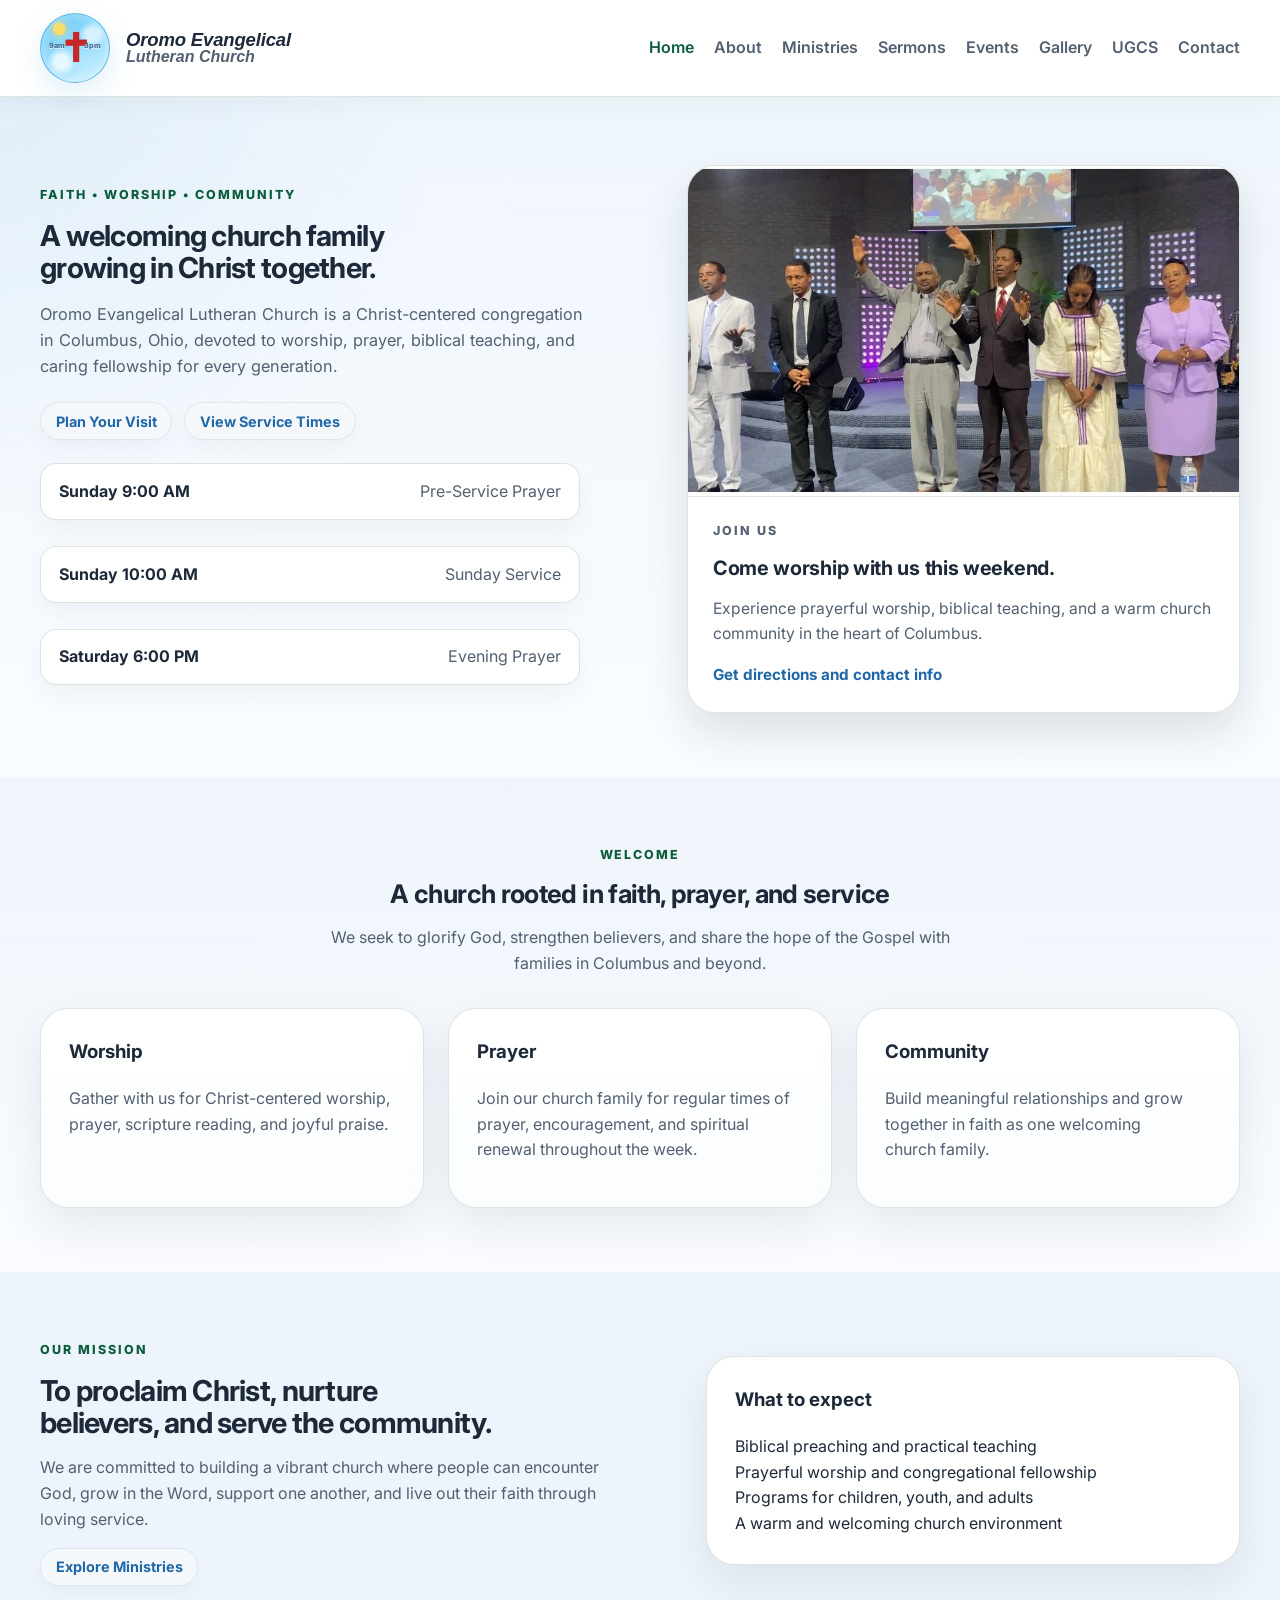
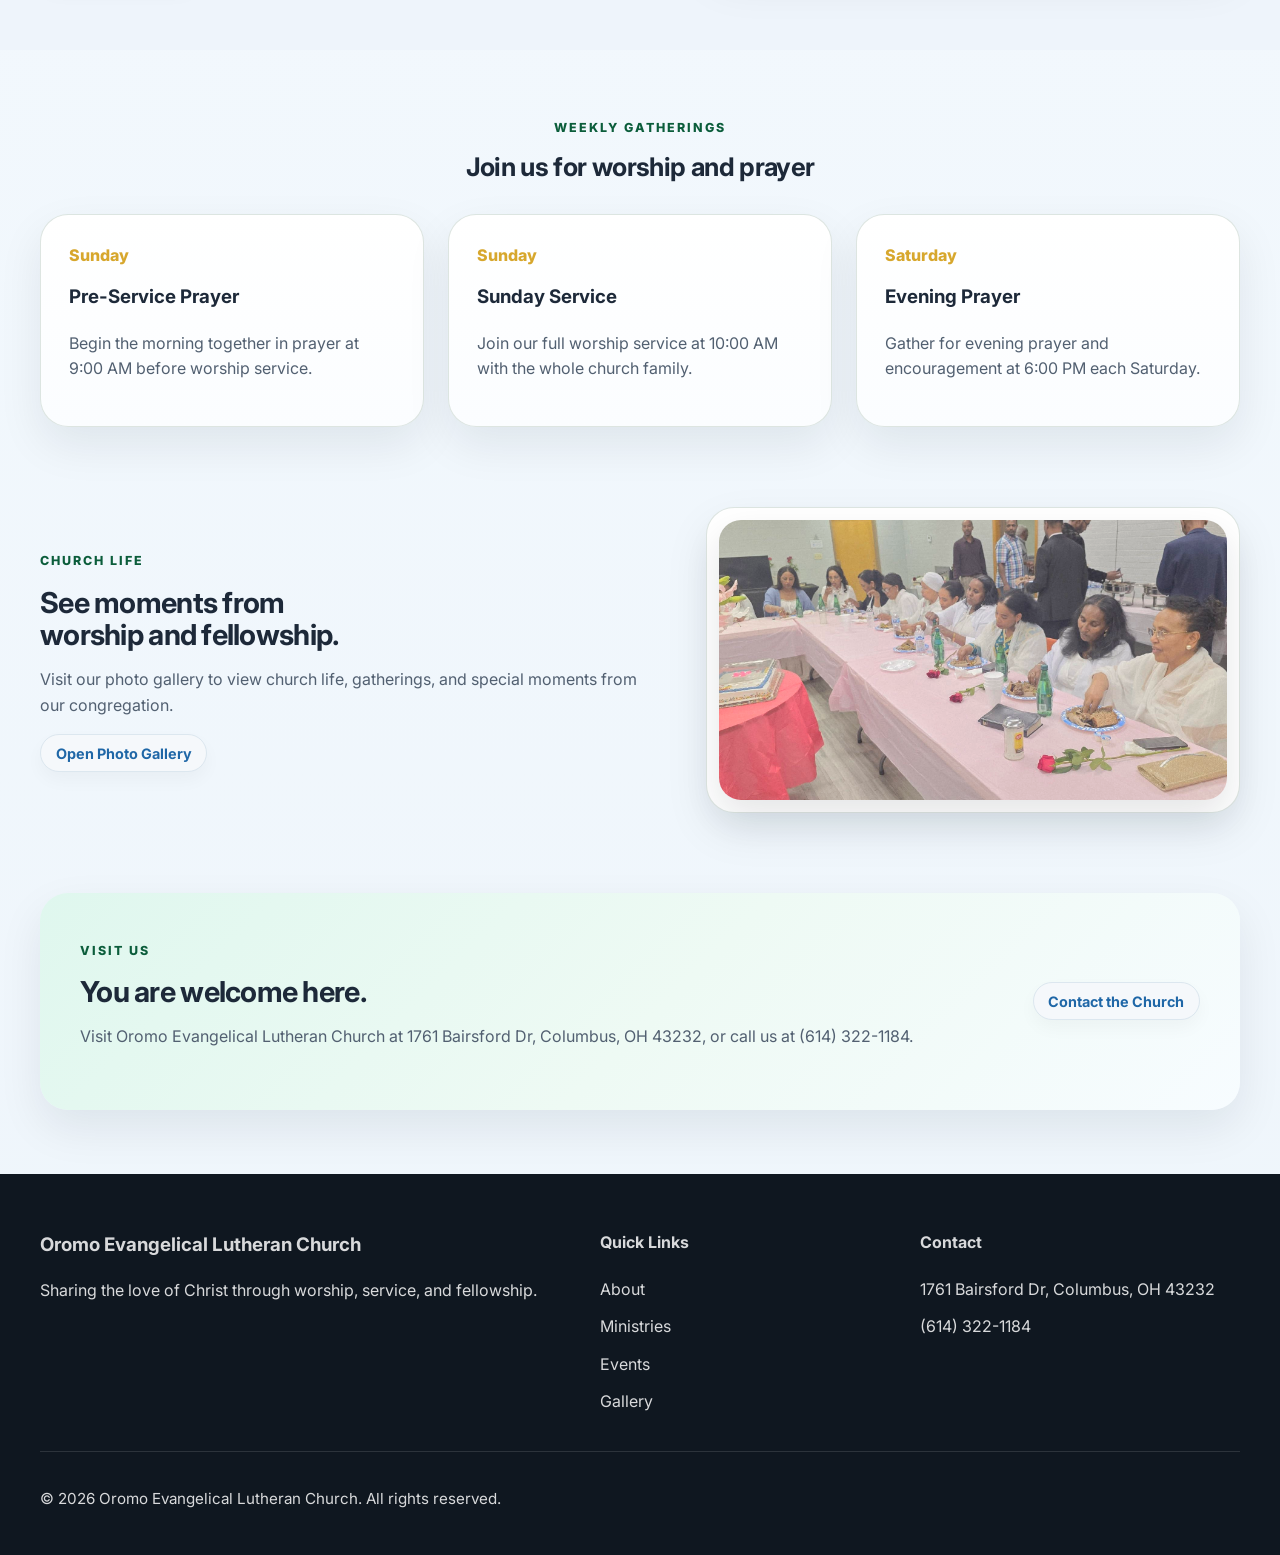
==== commit 484dfdb7: "Link site refinements on key pages" ====
--- a/index.html
+++ b/index.html
@@ -15,17 +15,13 @@
       rel="stylesheet"
     />
     <link rel="stylesheet" href="assets/css/styles.css" />
-    <link rel="stylesheet" href="assets/css/home-logo.css" />
+    <link rel="stylesheet" href="assets/css/site-refinements.css" />
   </head>
   <body>
     <header class="site-header">
       <div class="container header-inner">
         <a class="brand" href="index.html">
-          <span class="brand-mark brand-mark-home" aria-label="Cross with crucifixion time symbols">
-            <span class="cross-symbol">✝</span>
-            <span class="time-label time-west" aria-hidden="true">9am</span>
-            <span class="time-label time-east" aria-hidden="true">3pm</span>
-          </span>
+          <span class="brand-mark">✝</span>
           <span class="brand-text">
             <strong>Oromo Evangelical</strong>
             <span>Lutheran Church</span>
--- a/assets/css/site-refinements.css
+++ b/assets/css/site-refinements.css
@@ -0,0 +1,49 @@
+/* Site-wide logo refinement: clean morning blue sky, small clouds, and morning sun. */
+.brand-mark {
+  position: relative;
+  isolation: isolate;
+  overflow: hidden;
+  width: 70px;
+  height: 70px;
+  background:
+    radial-gradient(circle at 27% 22%, rgba(255, 221, 92, 0.95) 0 8%, rgba(255, 221, 92, 0.3) 9%, transparent 18%),
+    radial-gradient(ellipse at 30% 70%, rgba(255, 255, 255, 0.72) 0 10%, transparent 21%),
+    radial-gradient(ellipse at 76% 30%, rgba(255, 255, 255, 0.62) 0 9%, transparent 19%),
+    linear-gradient(155deg, #66c7f4 0%, #93dcff 46%, #d8f3ff 100%);
+  color: #c62828;
+  border: 1px solid rgba(74, 174, 224, 0.76);
+  box-shadow:
+    0 11px 28px rgba(83, 172, 215, 0.18),
+    inset 0 1px 10px rgba(255, 255, 255, 0.45);
+  font-size: 2.46rem;
+  line-height: 1;
+}
+
+.brand-mark::before,
+.brand-mark::after {
+  position: absolute;
+  z-index: 3;
+  top: 28px;
+  font-size: 0.45rem;
+  font-weight: 800;
+  line-height: 1;
+  letter-spacing: 0.01em;
+  color: rgba(29, 73, 108, 0.78);
+  text-transform: none;
+  text-shadow: 0 1px 0 rgba(255, 255, 255, 0.75);
+}
+
+.brand-mark::before {
+  content: '9am';
+  left: 8px;
+}
+
+.brand-mark::after {
+  content: '3pm';
+  right: 8px;
+}
+
+/* Keep UGCS intro closer to the hero copy. */
+.ugcs-section {
+  padding-top: 1.25rem;
+}
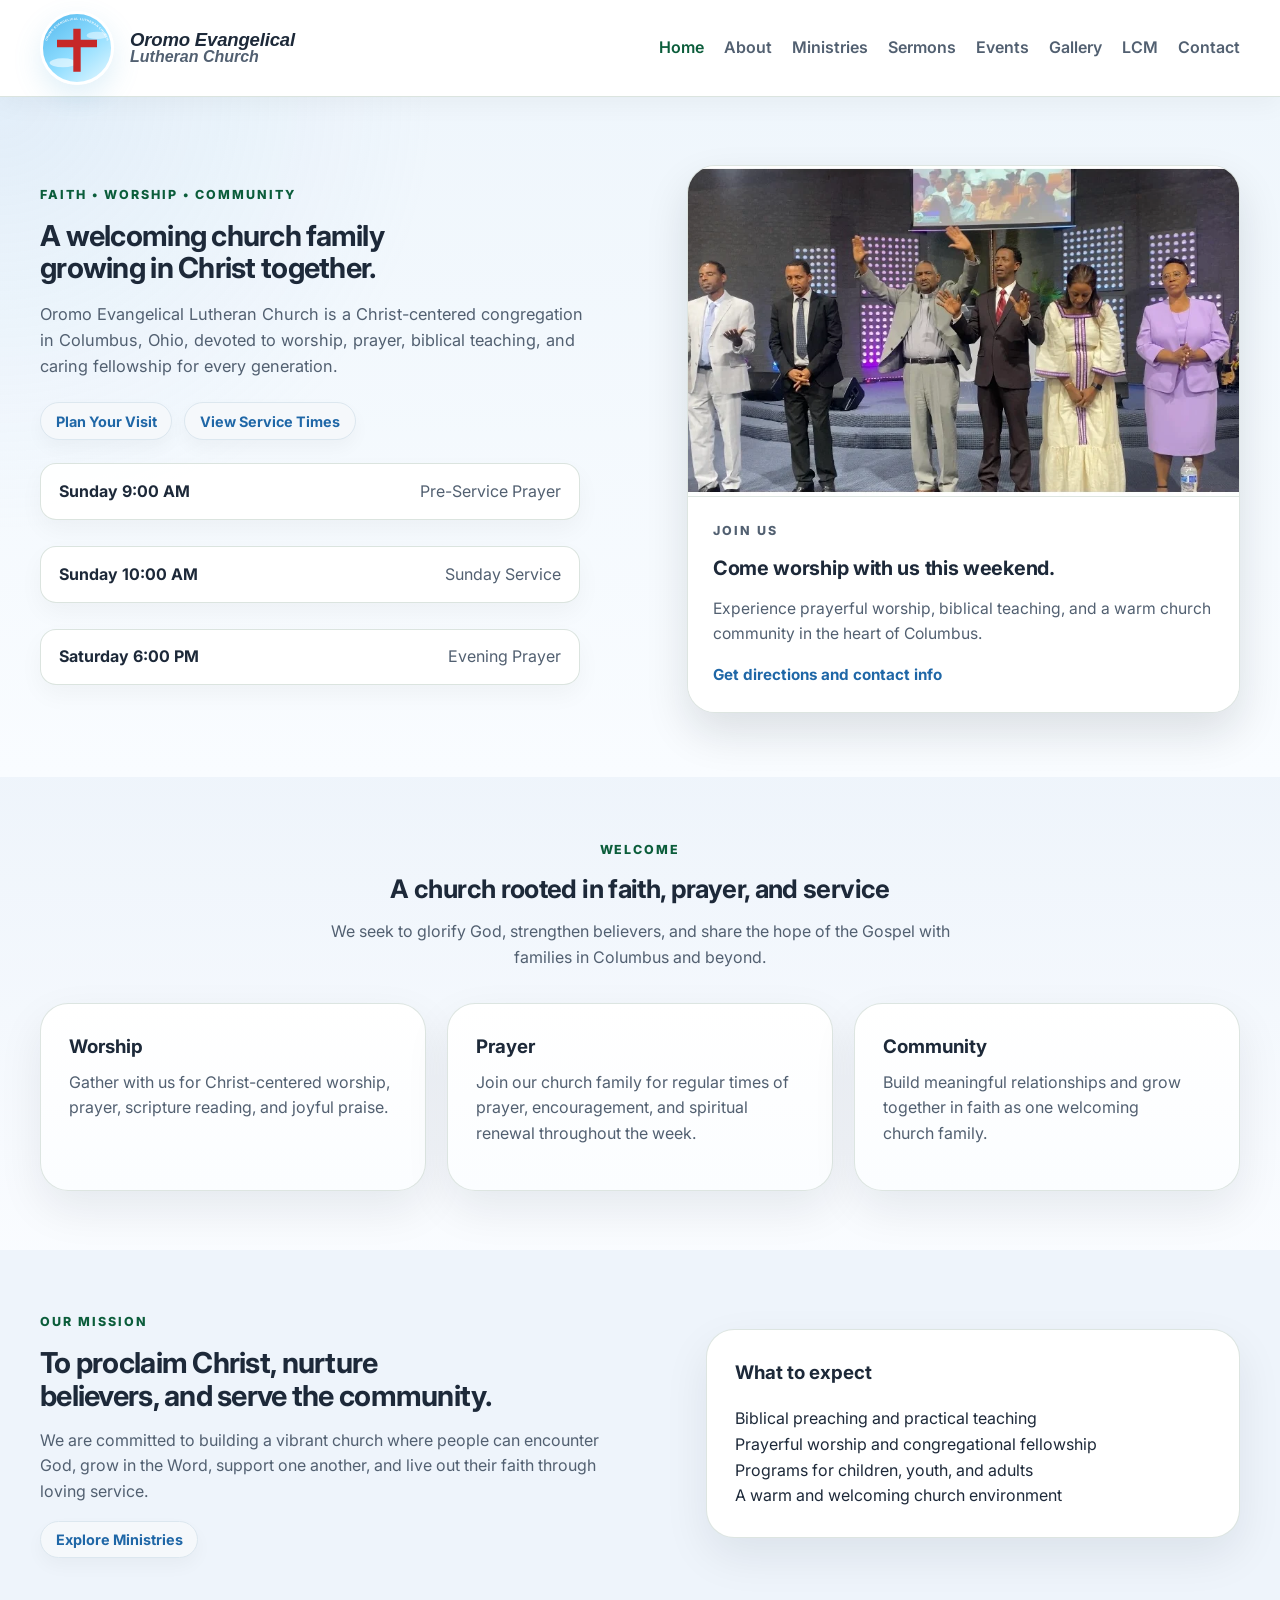
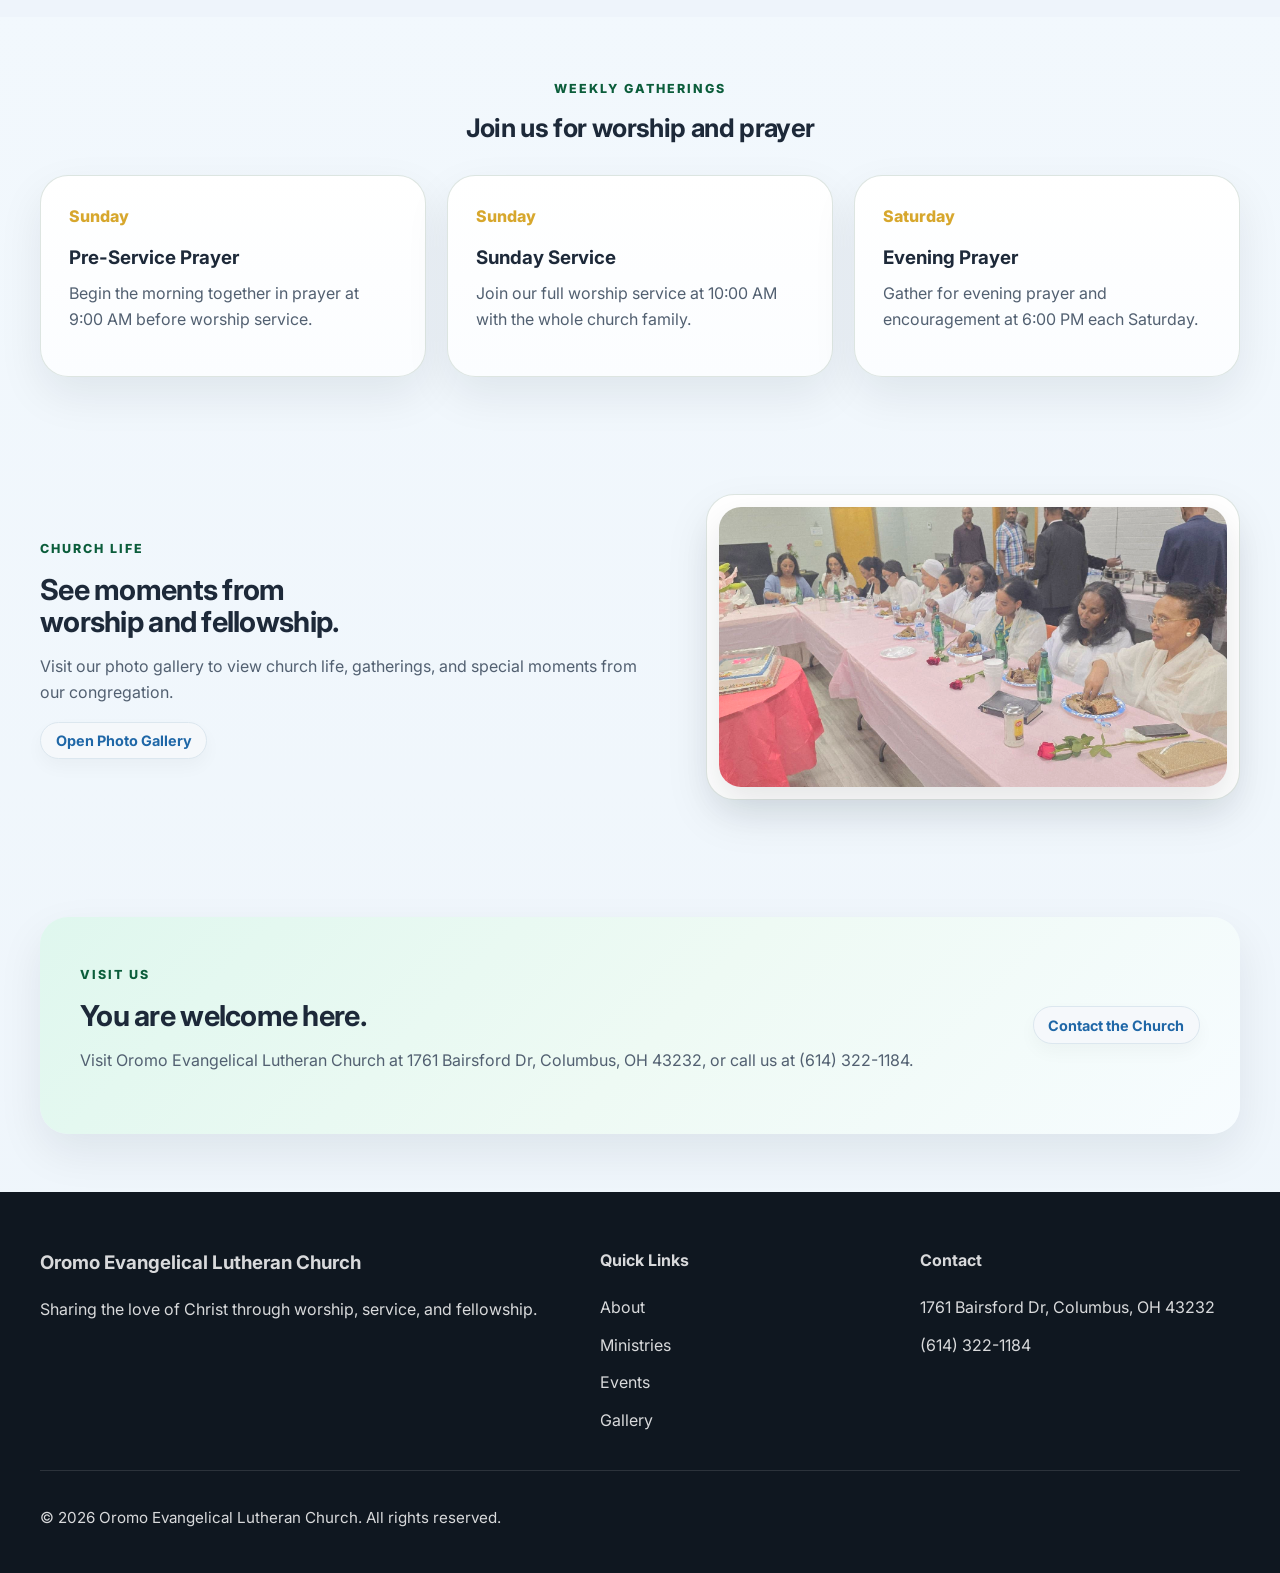
==== commit 98eaa5db: "Rename UGCS page and references to LCM" ====
--- a/index.html
+++ b/index.html
@@ -41,7 +41,7 @@
           <a href="sermons.html">Sermons</a>
           <a href="events.html">Events</a>
           <a href="gallery.html">Gallery</a>
-          <a href="ugcs.html">UGCS</a>
+          <a href="ugcs.html">LCM</a>
           <a href="contact.html">Contact</a>
         </nav>
       </div>
--- a/assets/css/site-refinements.css
+++ b/assets/css/site-refinements.css
@@ -3,44 +3,42 @@
   position: relative;
   isolation: isolate;
   overflow: hidden;
-  width: 70px;
-  height: 70px;
-  background:
-    radial-gradient(circle at 27% 22%, rgba(255, 221, 92, 0.95) 0 8%, rgba(255, 221, 92, 0.3) 9%, transparent 18%),
-    radial-gradient(ellipse at 30% 70%, rgba(255, 255, 255, 0.72) 0 10%, transparent 21%),
-    radial-gradient(ellipse at 76% 30%, rgba(255, 255, 255, 0.62) 0 9%, transparent 19%),
-    linear-gradient(155deg, #66c7f4 0%, #93dcff 46%, #d8f3ff 100%);
-  color: #c62828;
-  border: 1px solid rgba(74, 174, 224, 0.76);
-  box-shadow:
-    0 11px 28px rgba(83, 172, 215, 0.18),
-    inset 0 1px 10px rgba(255, 255, 255, 0.45);
-  font-size: 2.46rem;
+  width: 74px;
+  height: 74px;
+  background: url('../../logo.svg') center/contain no-repeat !important;
+  color: transparent !important;
+  border: 0 !important;
+  box-shadow: 0 11px 28px rgba(83, 172, 215, 0.18);
+  font-size: 0 !important;
   line-height: 1;
 }
 
 .brand-mark::before,
 .brand-mark::after {
-  position: absolute;
-  z-index: 3;
-  top: 28px;
-  font-size: 0.45rem;
-  font-weight: 800;
-  line-height: 1;
-  letter-spacing: 0.01em;
-  color: rgba(29, 73, 108, 0.78);
-  text-transform: none;
-  text-shadow: 0 1px 0 rgba(255, 255, 255, 0.75);
+  content: none !important;
 }
 
-.brand-mark::before {
-  content: '9am';
-  left: 8px;
+/* Keep shared page spacing balanced and avoid large empty gaps between content blocks. */
+.section {
+  padding-top: clamp(2.75rem, 5vw, 3.65rem);
+  padding-bottom: clamp(2.75rem, 5vw, 3.65rem);
 }
 
-.brand-mark::after {
-  content: '3pm';
-  right: 8px;
+.page-hero {
+  padding-top: clamp(3.15rem, 5vw, 4.1rem);
+  padding-bottom: clamp(2.25rem, 4vw, 2.85rem);
+}
+
+.cards {
+  gap: clamp(1rem, 2vw, 1.35rem);
+}
+
+.card h3 {
+  margin-bottom: 0.5rem;
+}
+
+.card p {
+  margin-top: 0;
 }
 
 /* Keep UGCS intro closer to the hero copy. */
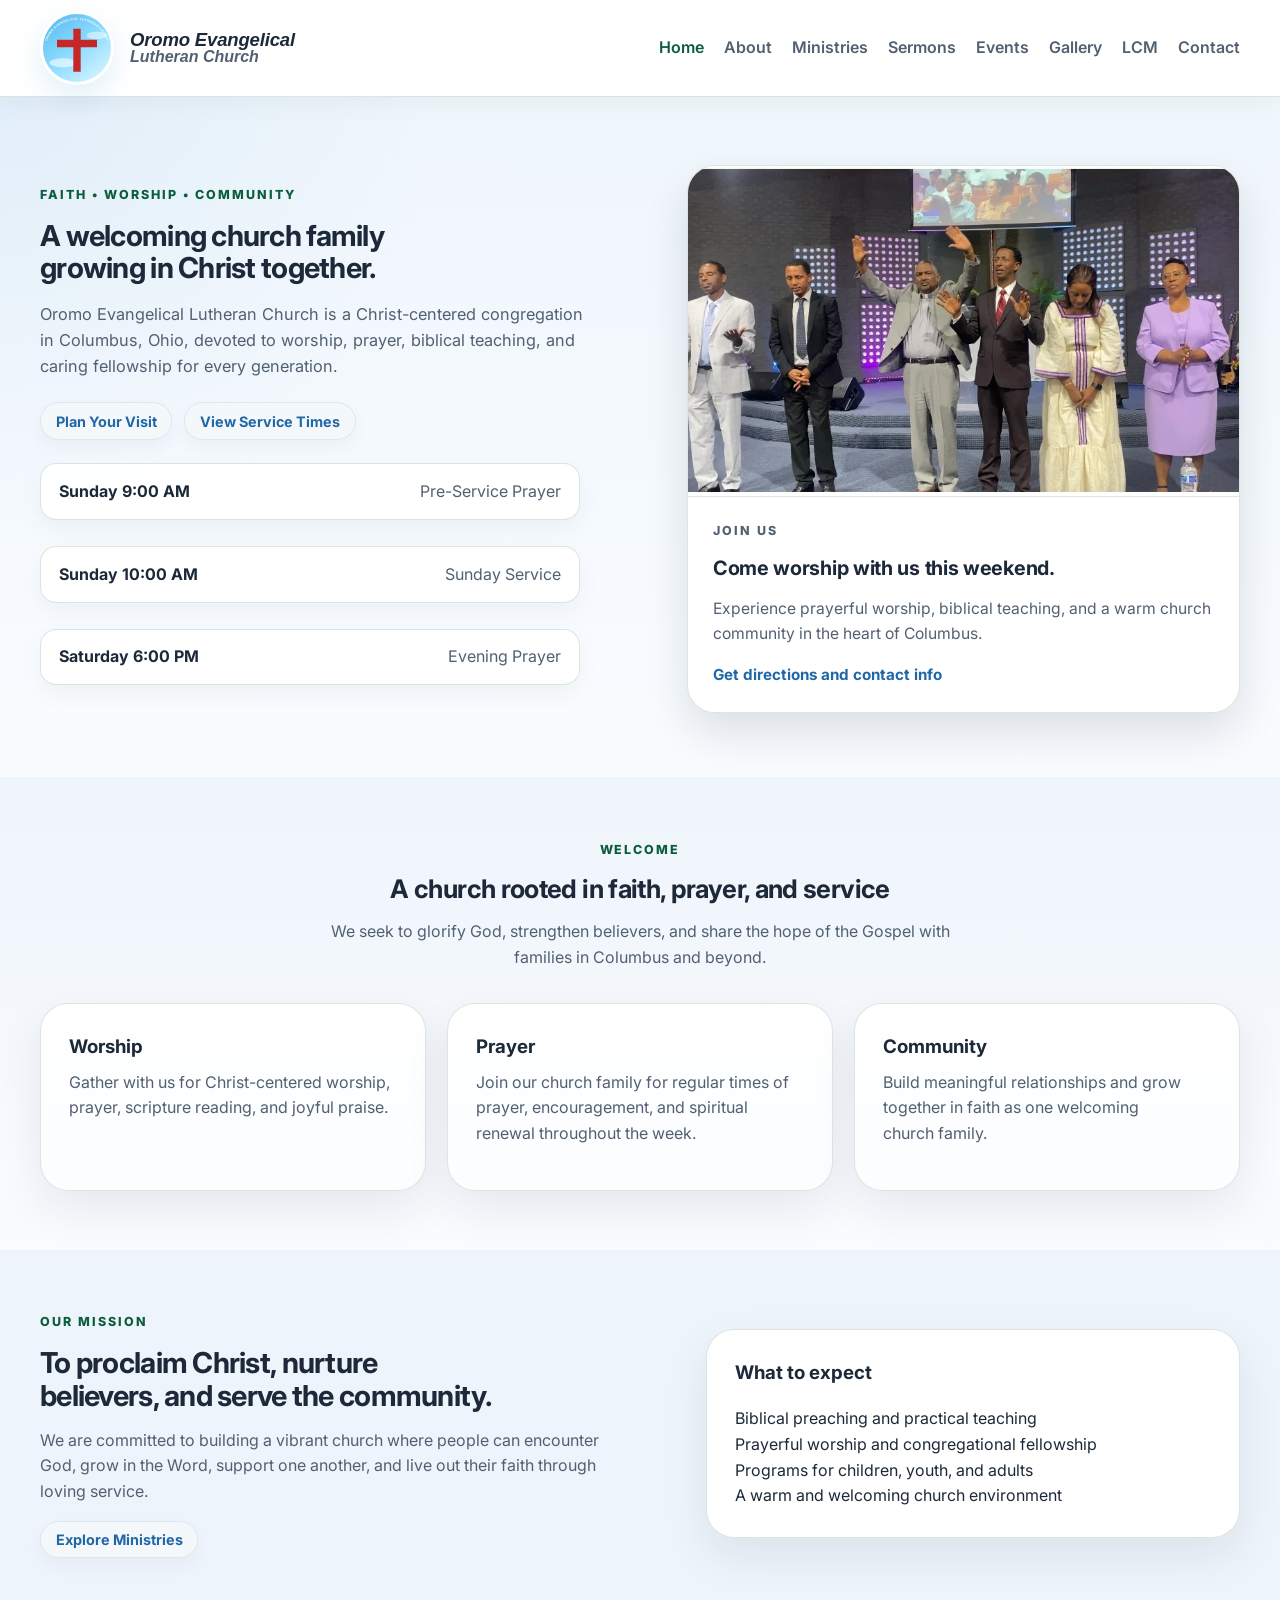
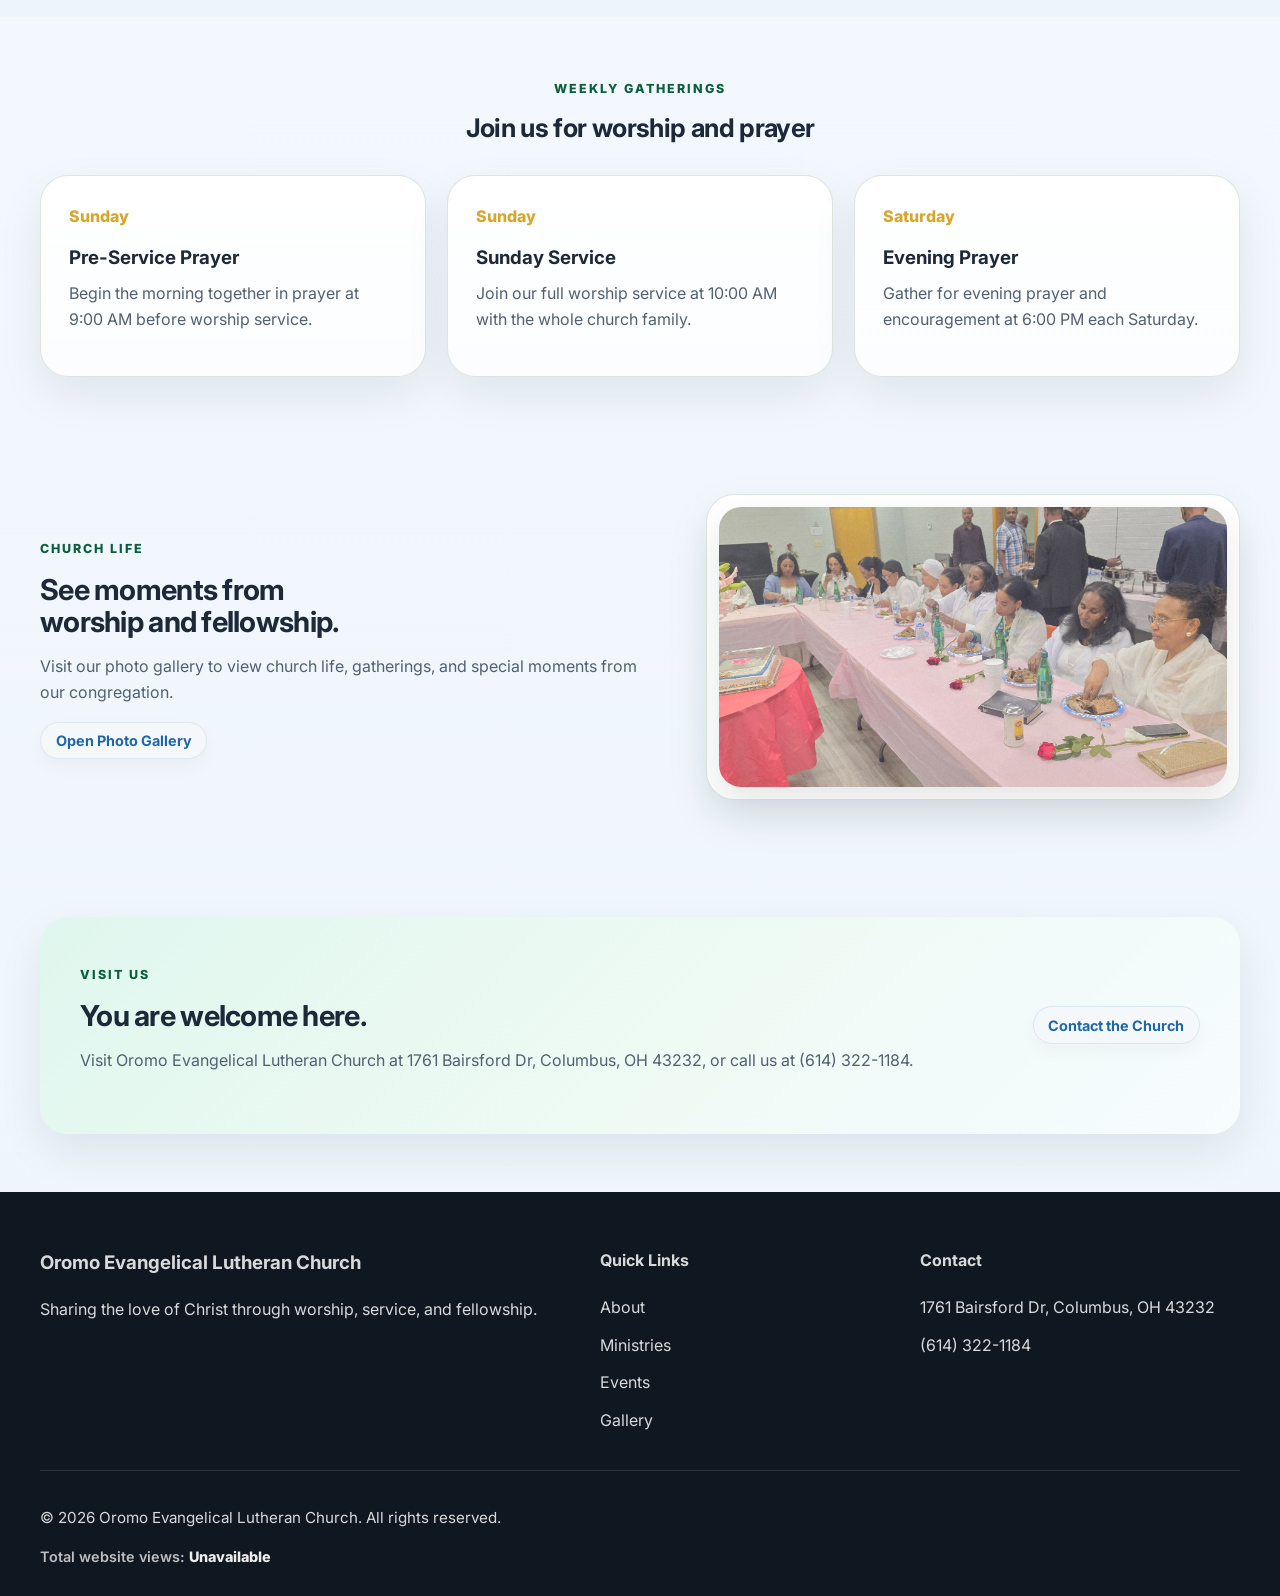
==== commit 2b159552: "Add SEO metadata sitemap and website view counter" ====
--- a/index.html
+++ b/index.html
@@ -3,11 +3,61 @@
   <head>
     <meta charset="UTF-8" />
     <meta name="viewport" content="width=device-width, initial-scale=1.0" />
-    <title>Oromo Evangelical Lutheran Church | Home</title>
+    <title>Oromo Evangelical Lutheran Church Columbus Ohio | Oromo Church Ohio</title>
     <meta
       name="description"
-      content="Welcome to Oromo Evangelical Lutheran Church in Columbus, Ohio. Join us for worship, prayer, ministries, and fellowship for the whole family."
-    />
+      content="Oromo Evangelical Lutheran Church in Columbus, Ohio is an Oromo church and Oromo Lutheran church for worship, prayer, gospel teaching, fellowship, ministries, and community service."
+    />
+    <meta
+      name="keywords"
+      content="Oromo church, Oromo evangelical, Oromo evangelical church, Oromo evangelical Lutheran church, Oromo Lutheran church, Oromo protestant church, Oromo church Ohio, Oromo gospel church Ohio, Oromo Lutheran church Ohio, Oromo evangelical Lutheran church Ohio, Oromo Ohio, Oromo Columbus, Oromo church Columbus, Oromo church Columbus Ohio, Oromo Lutheran Church Columbus Ohio"
+    />
+    <link rel="canonical" href="https://www.oromoevangelicalchurch.org/" />
+    <meta name="robots" content="index, follow" />
+    <meta name="author" content="Oromo Evangelical Lutheran Church" />
+    <meta property="og:type" content="website" />
+    <meta property="og:title" content="Oromo Evangelical Lutheran Church Columbus Ohio" />
+    <meta
+      property="og:description"
+      content="A Christ-centered Oromo evangelical Lutheran church in Columbus, Ohio for worship, prayer, fellowship, ministries, and community service."
+    />
+    <meta property="og:url" content="https://www.oromoevangelicalchurch.org/" />
+    <meta property="og:site_name" content="Oromo Evangelical Lutheran Church" />
+    <meta name="twitter:card" content="summary" />
+    <meta name="twitter:title" content="Oromo Evangelical Lutheran Church Columbus Ohio" />
+    <meta
+      name="twitter:description"
+      content="Oromo Evangelical Lutheran Church in Columbus, Ohio — worship, prayer, gospel teaching, fellowship, and ministries."
+    />
+    <script type="application/ld+json">
+      {
+        "@context": "https://schema.org",
+        "@type": "Church",
+        "name": "Oromo Evangelical Lutheran Church",
+        "alternateName": [
+          "Oromo Church Columbus Ohio",
+          "Oromo Church Ohio",
+          "Oromo Evangelical Church",
+          "Oromo Lutheran Church",
+          "Oromo Evangelical Lutheran Church Ohio",
+          "Oromo Gospel Church Ohio",
+          "Oromo Protestant Church"
+        ],
+        "url": "https://www.oromoevangelicalchurch.org/",
+        "description": "Oromo Evangelical Lutheran Church is a Christ-centered Oromo church in Columbus, Ohio, serving the Oromo community through worship, prayer, biblical teaching, ministries, fellowship, and compassionate outreach.",
+        "telephone": "+1-614-322-1184",
+        "address": {
+          "@type": "PostalAddress",
+          "streetAddress": "1761 Bairsford Dr",
+          "addressLocality": "Columbus",
+          "addressRegion": "OH",
+          "postalCode": "43232",
+          "addressCountry": "US"
+        },
+        "areaServed": ["Columbus", "Ohio", "Oromo community in Ohio"],
+        "sameAs": ["https://www.oromoevangelicalchurch.org/"]
+      }
+    </script>
     <link rel="preconnect" href="https://fonts.googleapis.com" />
     <link rel="preconnect" href="https://fonts.gstatic.com" crossorigin />
     <link
--- a/assets/css/site-refinements.css
+++ b/assets/css/site-refinements.css
@@ -41,7 +41,19 @@
   margin-top: 0;
 }
 
-/* Keep UGCS intro closer to the hero copy. */
+/* Keep LCM intro closer to the hero copy. */
 .ugcs-section {
   padding-top: 1.25rem;
 }
+
+.site-view-counter {
+  margin: 0.35rem 0 0;
+  color: rgba(255, 255, 255, 0.72);
+  font-size: 0.9rem;
+  font-weight: 600;
+}
+
+.site-view-counter span {
+  color: rgba(255, 255, 255, 0.92);
+  font-weight: 800;
+}
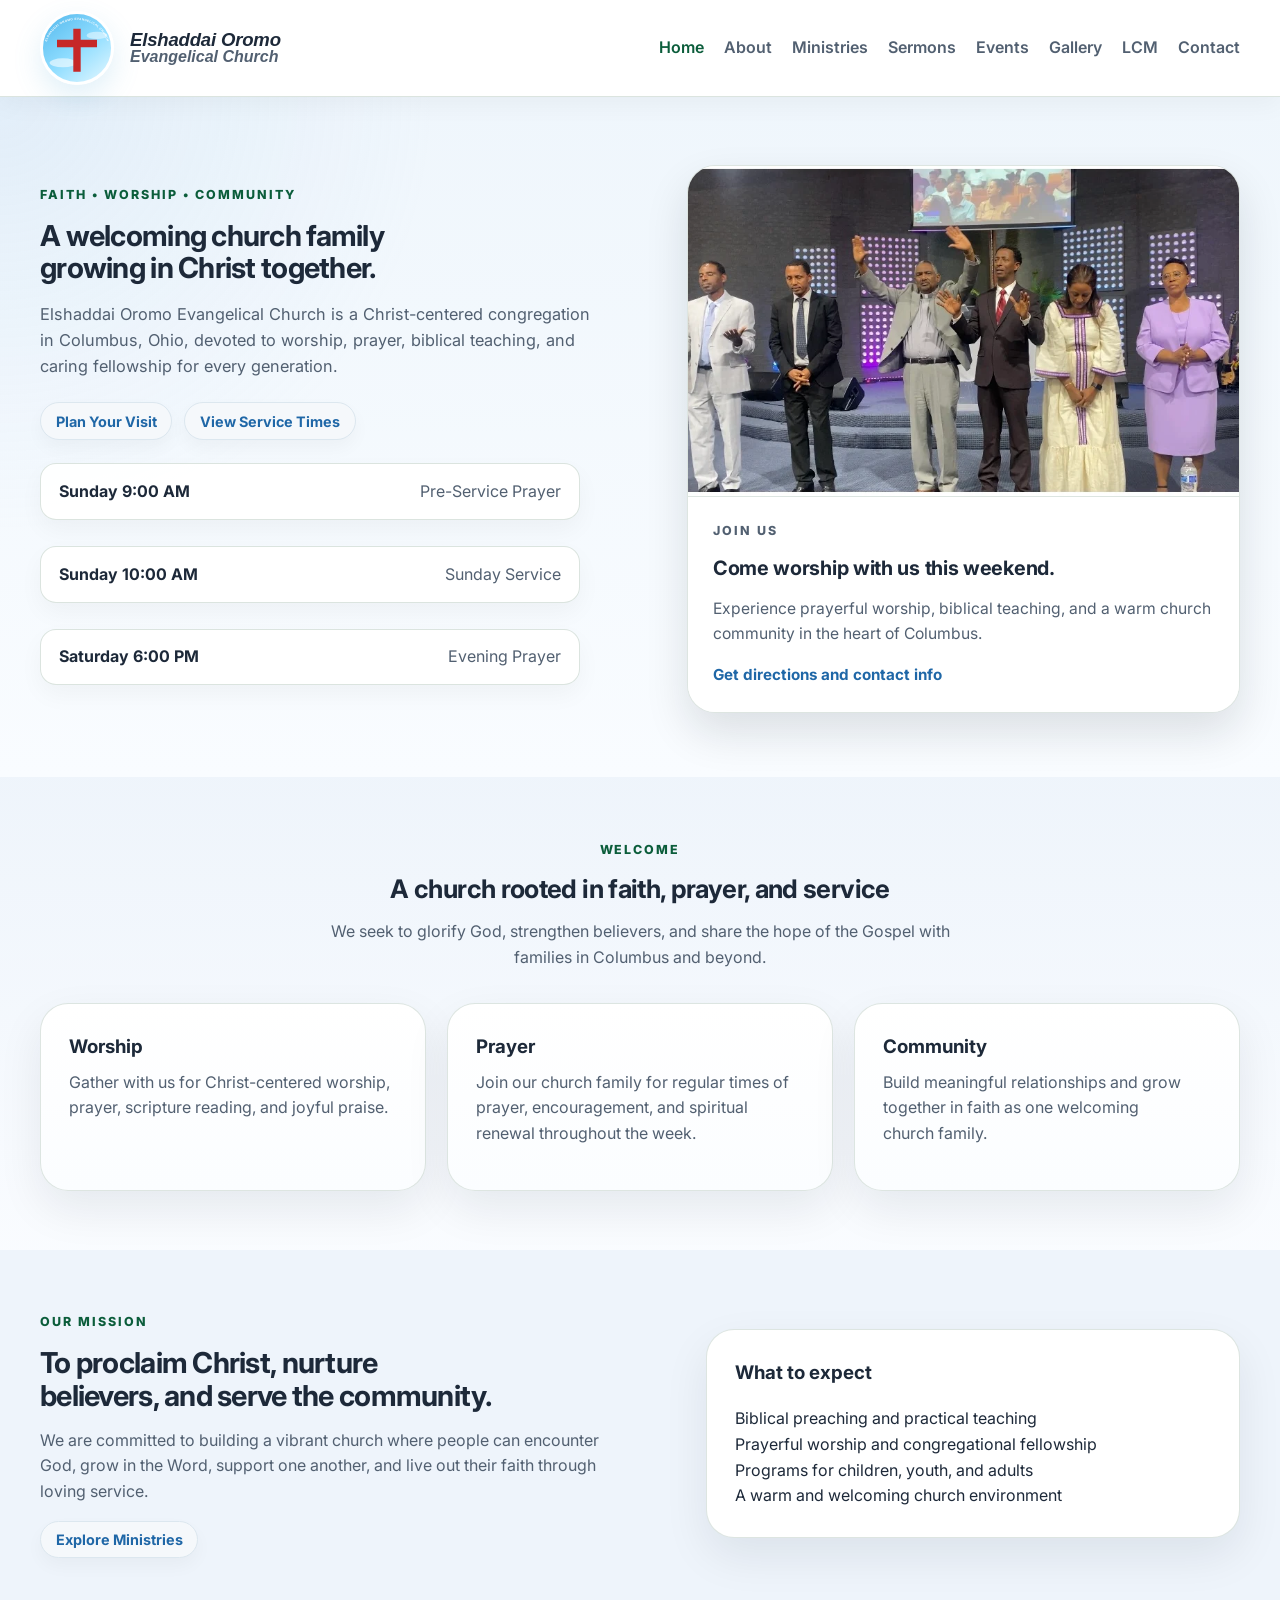
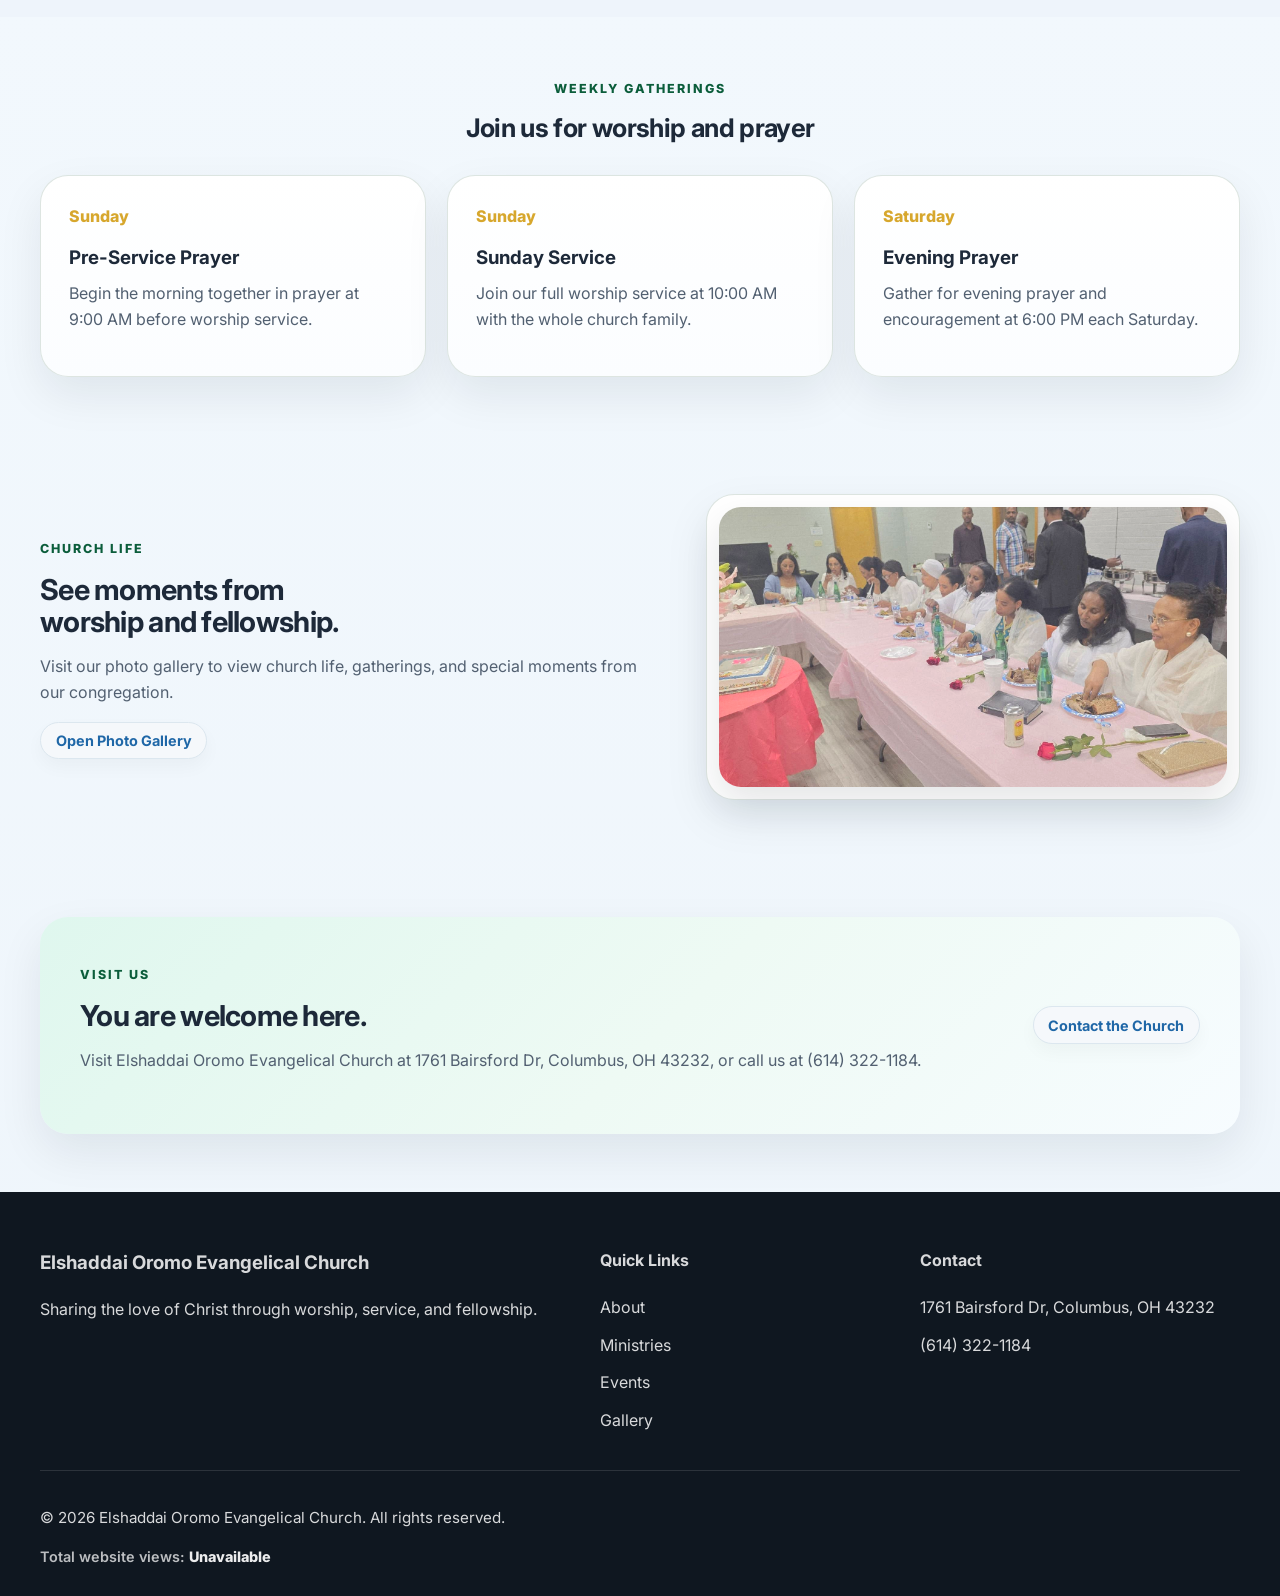
==== commit d3e9806f: "Rename church and update search metadata Co-authored-by: Copilot <223556219+Copilot@users.noreply.gi" ====
--- a/index.html
+++ b/index.html
@@ -3,48 +3,46 @@
   <head>
     <meta charset="UTF-8" />
     <meta name="viewport" content="width=device-width, initial-scale=1.0" />
-    <title>Oromo Evangelical Lutheran Church Columbus Ohio | Oromo Church Ohio</title>
+    <title>Elshaddai Oromo Evangelical Church Columbus Ohio | Oromo Church Ohio</title>
     <meta
       name="description"
-      content="Oromo Evangelical Lutheran Church in Columbus, Ohio is an Oromo church and Oromo Lutheran church for worship, prayer, gospel teaching, fellowship, ministries, and community service."
+      content="Elshaddai Oromo Evangelical Church in Columbus, Ohio is an Oromo church for worship, prayer, gospel teaching, fellowship, ministries, and community service."
     />
     <meta
       name="keywords"
-      content="Oromo church, Oromo evangelical, Oromo evangelical church, Oromo evangelical Lutheran church, Oromo Lutheran church, Oromo protestant church, Oromo church Ohio, Oromo gospel church Ohio, Oromo Lutheran church Ohio, Oromo evangelical Lutheran church Ohio, Oromo Ohio, Oromo Columbus, Oromo church Columbus, Oromo church Columbus Ohio, Oromo Lutheran Church Columbus Ohio"
+      content="Elshaddai Oromo Evangelical Church, Elshaddai Oromo Church, Oromo evangelical church, Oromo church Columbus Ohio, Oromo church Ohio"
     />
     <link rel="canonical" href="https://www.oromoevangelicalchurch.org/" />
     <meta name="robots" content="index, follow" />
-    <meta name="author" content="Oromo Evangelical Lutheran Church" />
+    <meta name="author" content="Elshaddai Oromo Evangelical Church" />
     <meta property="og:type" content="website" />
-    <meta property="og:title" content="Oromo Evangelical Lutheran Church Columbus Ohio" />
+    <meta property="og:title" content="Elshaddai Oromo Evangelical Church Columbus Ohio" />
     <meta
       property="og:description"
-      content="A Christ-centered Oromo evangelical Lutheran church in Columbus, Ohio for worship, prayer, fellowship, ministries, and community service."
+      content="Elshaddai Oromo Evangelical Church in Columbus, Ohio for worship, prayer, fellowship, ministries, and community service."
     />
     <meta property="og:url" content="https://www.oromoevangelicalchurch.org/" />
-    <meta property="og:site_name" content="Oromo Evangelical Lutheran Church" />
+    <meta property="og:site_name" content="Elshaddai Oromo Evangelical Church" />
     <meta name="twitter:card" content="summary" />
-    <meta name="twitter:title" content="Oromo Evangelical Lutheran Church Columbus Ohio" />
+    <meta name="twitter:title" content="Elshaddai Oromo Evangelical Church Columbus Ohio" />
     <meta
       name="twitter:description"
-      content="Oromo Evangelical Lutheran Church in Columbus, Ohio — worship, prayer, gospel teaching, fellowship, and ministries."
+      content="Elshaddai Oromo Evangelical Church in Columbus, Ohio — worship, prayer, gospel teaching, fellowship, and ministries."
     />
     <script type="application/ld+json">
       {
         "@context": "https://schema.org",
         "@type": "Church",
-        "name": "Oromo Evangelical Lutheran Church",
+        "name": "Elshaddai Oromo Evangelical Church",
         "alternateName": [
           "Oromo Church Columbus Ohio",
           "Oromo Church Ohio",
           "Oromo Evangelical Church",
-          "Oromo Lutheran Church",
-          "Oromo Evangelical Lutheran Church Ohio",
           "Oromo Gospel Church Ohio",
           "Oromo Protestant Church"
         ],
         "url": "https://www.oromoevangelicalchurch.org/",
-        "description": "Oromo Evangelical Lutheran Church is a Christ-centered Oromo church in Columbus, Ohio, serving the Oromo community through worship, prayer, biblical teaching, ministries, fellowship, and compassionate outreach.",
+        "description": "Elshaddai Oromo Evangelical Church is a Christ-centered Oromo church in Columbus, Ohio, serving the Oromo community through worship, prayer, biblical teaching, ministries, fellowship, and compassionate outreach.",
         "telephone": "+1-614-322-1184",
         "address": {
           "@type": "PostalAddress",
@@ -73,8 +71,8 @@
         <a class="brand" href="index.html">
           <span class="brand-mark">✝</span>
           <span class="brand-text">
-            <strong>Oromo Evangelical</strong>
-            <span>Lutheran Church</span>
+            <strong>Elshaddai Oromo</strong>
+            <span>Evangelical Church</span>
           </span>
         </a>
 
@@ -104,7 +102,7 @@
             <span class="eyebrow">Faith • Worship • Community</span>
             <h1>A welcoming church family growing in Christ together.</h1>
             <p class="hero-lead">
-              Oromo Evangelical Lutheran Church is a Christ-centered congregation in Columbus, Ohio,
+              Elshaddai Oromo Evangelical Church is a Christ-centered congregation in Columbus, Ohio,
               devoted to worship, prayer, biblical teaching, and caring fellowship for every
               generation.
             </p>
@@ -244,7 +242,7 @@
             <span class="eyebrow">Visit Us</span>
             <h2>You are welcome here.</h2>
             <p>
-              Visit Oromo Evangelical Lutheran Church at 1761 Bairsford Dr, Columbus, OH 43232, or
+              Visit Elshaddai Oromo Evangelical Church at 1761 Bairsford Dr, Columbus, OH 43232, or
               call us at (614) 322-1184.
             </p>
           </div>
@@ -256,7 +254,7 @@
     <footer class="site-footer">
       <div class="container footer-grid">
         <div>
-          <h3>Oromo Evangelical Lutheran Church</h3>
+          <h3>Elshaddai Oromo Evangelical Church</h3>
           <p>Sharing the love of Christ through worship, service, and fellowship.</p>
         </div>
         <div>
@@ -277,7 +275,7 @@
         </div>
       </div>
       <div class="container footer-bottom">
-        <p>© 2026 Oromo Evangelical Lutheran Church. All rights reserved.</p>
+        <p>© 2026 Elshaddai Oromo Evangelical Church. All rights reserved.</p>
       </div>
     </footer>
 
